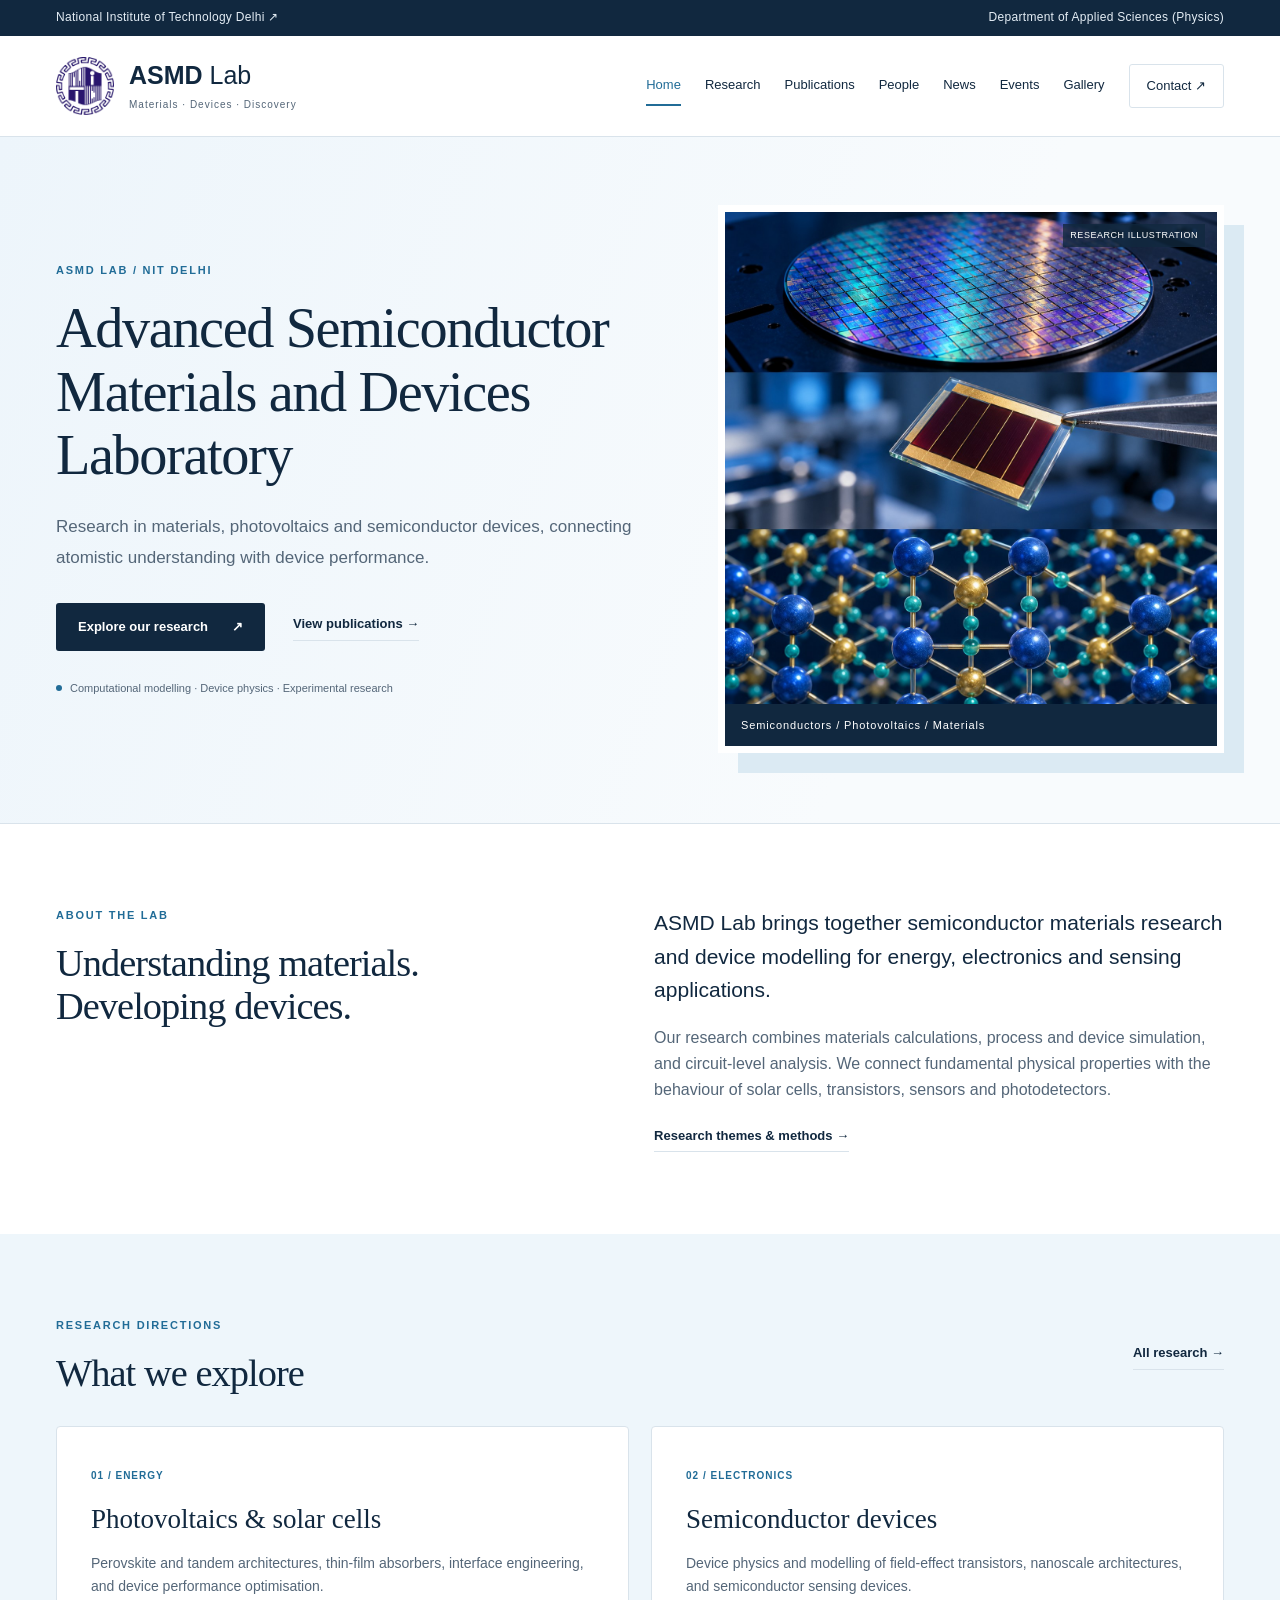
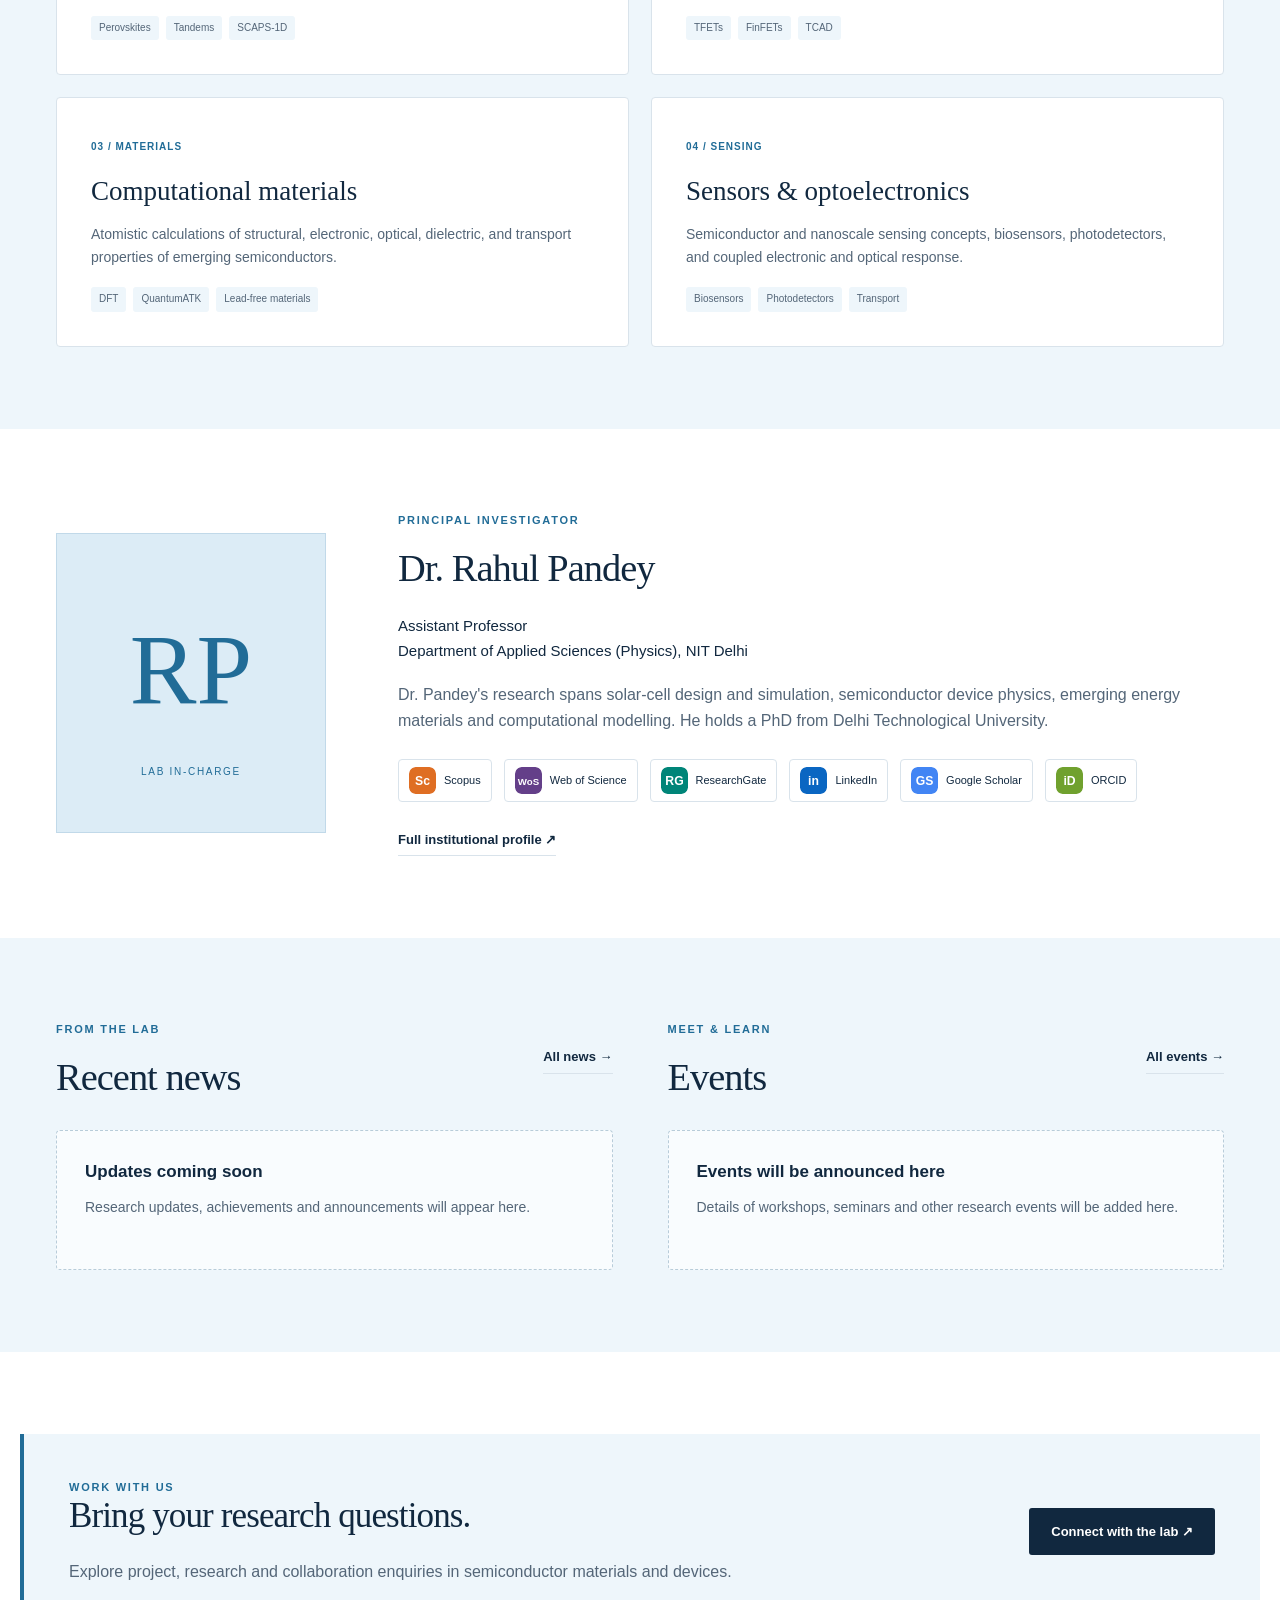
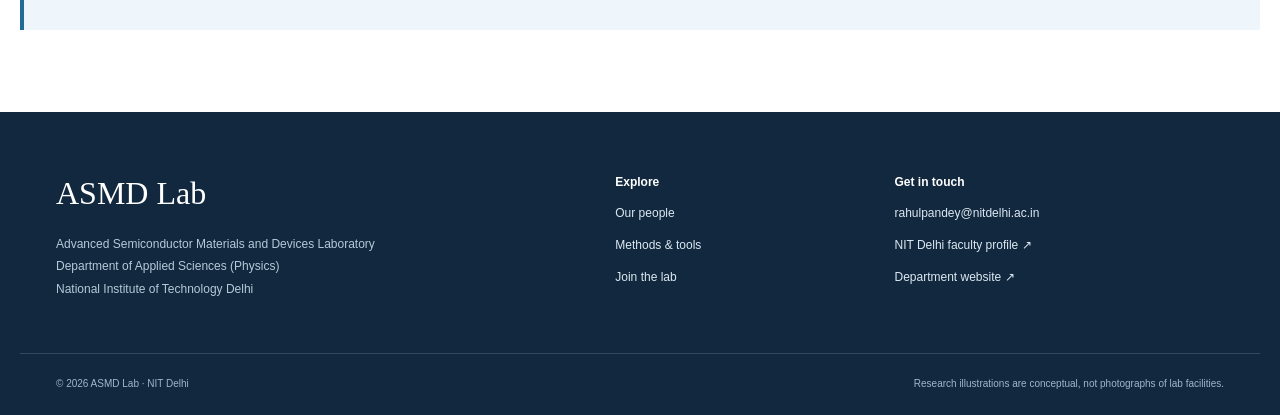
==== index.html @ 26f454e3 "Add ASMD Lab website as a private draft without publishing" ====
<!doctype html><html lang="en"><head><meta charset="utf-8"><meta name="viewport" content="width=device-width,initial-scale=1"><meta name="description" content="ASMD Lab at NIT Delhi: semiconductor materials, photovoltaic devices, research publications and people. Led by Dr. Rahul Pandey."><meta name="theme-color" content="#11283f"><title>Home | ASMD Lab · NIT Delhi</title><link rel="icon" type="image/png" href="assets/nit-delhi-logo.png"><link rel="stylesheet" href="styles.css"><script defer src="content.js"></script><script defer src="app.js"></script></head><body><a class="skip" href="#main">Skip to content</a><div class="institution"><div class="wrap"><a href="https://nitdelhi.ac.in/" target="_blank" rel="noopener noreferrer">National Institute of Technology Delhi ↗</a><span>Department of Applied Sciences (Physics)</span></div></div><header><div class="wrap nav"><a class="brand" href="index.html"><img src="assets/nit-delhi-logo.png" alt="NIT Delhi emblem"><span>ASMD<span class="brand-light"> Lab</span><small>Materials · Devices · Discovery</small></span></a><button class="menu-toggle" aria-expanded="false" aria-controls="main-nav">Menu <span aria-hidden="true">☰</span></button><nav id="main-nav" aria-label="Main navigation"><a href="index.html" aria-current="page">Home</a><a href="research.html">Research</a><a href="publications.html">Publications</a><a href="people.html">People</a><a href="news.html">News</a><a href="events.html">Events</a><a href="gallery.html">Gallery</a><a class="nav-contact" href="contact.html">Contact ↗</a></nav></div></header><main id="main"><section class="hero"><div class="wrap hero-grid"><div><p class="eyebrow">ASMD LAB / NIT DELHI</p><h1>Advanced Semiconductor Materials and Devices Laboratory</h1><p class="lead">Research in materials, photovoltaics and semiconductor devices, connecting atomistic understanding with device performance.</p><div class="actions"><a class="button" href="research.html">Explore our research <span>↗</span></a><a class="text-link" href="publications.html">View publications →</a></div><div class="hero-note"><span class="dot"></span>Computational modelling · Device physics · Experimental research</div></div><figure class="hero-image"><img src="assets/research-illustrations.jpg" alt="Conceptual images of a silicon wafer, thin-film solar cell and atomic lattice" width="1254" height="1254"><figcaption>Semiconductors / Photovoltaics / Materials</figcaption><span class="image-label">RESEARCH ILLUSTRATION</span></figure></div></section><section class="section"><div class="wrap about-grid"><div><p class="eyebrow">ABOUT THE LAB</p><h2>Understanding materials.<br>Developing devices.</h2></div><div><p class="large-text">ASMD Lab brings together semiconductor materials research and device modelling for energy, electronics and sensing applications.</p><p>Our research combines materials calculations, process and device simulation, and circuit-level analysis. We connect fundamental physical properties with the behaviour of solar cells, transistors, sensors and photodetectors.</p><a class="text-link" href="research.html">Research themes & methods →</a></div></div></section><section class="section pale"><div class="wrap"><div class="section-head"><div><p class="eyebrow">RESEARCH DIRECTIONS</p><h2>What we explore</h2></div><a class="text-link" href="research.html">All research →</a></div><div class="research-grid"><article><span class="num">01 / ENERGY</span><h3>Photovoltaics & solar cells</h3><p>Perovskite and tandem architectures, thin-film absorbers, interface engineering, and device performance optimisation.</p><div class="tags"><span>Perovskites</span><span>Tandems</span><span>SCAPS-1D</span></div></article><article><span class="num">02 / ELECTRONICS</span><h3>Semiconductor devices</h3><p>Device physics and modelling of field-effect transistors, nanoscale architectures, and semiconductor sensing devices.</p><div class="tags"><span>TFETs</span><span>FinFETs</span><span>TCAD</span></div></article><article><span class="num">03 / MATERIALS</span><h3>Computational materials</h3><p>Atomistic calculations of structural, electronic, optical, dielectric, and transport properties of emerging semiconductors.</p><div class="tags"><span>DFT</span><span>QuantumATK</span><span>Lead-free materials</span></div></article><article><span class="num">04 / SENSING</span><h3>Sensors & optoelectronics</h3><p>Semiconductor and nanoscale sensing concepts, biosensors, photodetectors, and coupled electronic and optical response.</p><div class="tags"><span>Biosensors</span><span>Photodetectors</span><span>Transport</span></div></article></div></div></section><section class="section"><div class="wrap pi-grid"><div class="pi-monogram" aria-hidden="true">RP<span>LAB IN-CHARGE</span></div><div><p class="eyebrow">PRINCIPAL INVESTIGATOR</p><h2>Dr. Rahul Pandey</h2><p class="pi-role">Assistant Professor<br>Department of Applied Sciences (Physics), NIT Delhi</p><p>Dr. Pandey's research spans solar-cell design and simulation, semiconductor device physics, emerging energy materials and computational modelling. He holds a PhD from Delhi Technological University.</p><div class="profiles" data-profiles></div><a class="text-link" href="https://faculty.nitdelhi.ac.in/RahulPandey/profile" target="_blank" rel="noopener noreferrer">Full institutional profile ↗</a></div></div></section><section class="section pale"><div class="wrap two-col"><div><div class="section-head"><div><p class="eyebrow">FROM THE LAB</p><h2>Recent news</h2></div><a class="text-link" href="news.html">All news →</a></div><div data-home-news></div></div><div><div class="section-head"><div><p class="eyebrow">MEET & LEARN</p><h2>Events</h2></div><a class="text-link" href="events.html">All events →</a></div><div data-home-events></div></div></div></section><section class="section"><div class="wrap join-banner"><div><p class="eyebrow">WORK WITH US</p><h2>Bring your research questions.</h2><p>Explore project, research and collaboration enquiries in semiconductor materials and devices.</p></div><a class="button" href="contact.html#join">Connect with the lab ↗</a></div></section></main><footer><div class="wrap foot-grid"><div><a class="foot-brand" href="index.html">ASMD Lab</a><p>Advanced Semiconductor Materials and Devices Laboratory<br>Department of Applied Sciences (Physics)<br>National Institute of Technology Delhi</p></div><div><h3>Explore</h3><a href="people.html">Our people</a><a href="research.html#methods">Methods & tools</a><a href="contact.html#join">Join the lab</a></div><div><h3>Get in touch</h3><a href="mailto:rahulpandey@nitdelhi.ac.in">rahulpandey@nitdelhi.ac.in</a><a href="https://faculty.nitdelhi.ac.in/RahulPandey/profile" target="_blank" rel="noopener noreferrer">NIT Delhi faculty profile ↗</a><a href="https://ashm.nitdelhi.ac.in/" target="_blank" rel="noopener noreferrer">Department website ↗</a></div></div><div class="wrap foot-bottom"><span>© 2026 ASMD Lab · NIT Delhi</span><span>Research illustrations are conceptual, not photographs of lab facilities.</span></div></footer><button class="back-top" aria-label="Back to top" hidden>↑</button></body></html>
---- styles.css ----
:root{--ink:#11283f;--muted:#546678;--accent:#216c97;--line:#d9e3eb;--pale:#eef6fb;--serif:Georgia,'Times New Roman',serif;--sans:Arial,Helvetica,sans-serif}*{box-sizing:border-box}html{scroll-behavior:smooth;scroll-padding-top:110px}body{margin:0;font-family:var(--sans);color:var(--ink);background:#fff;line-height:1.65}a{color:inherit;text-decoration:none}a:hover{color:var(--accent)}button,input,select{font:inherit}button,a,input,select{touch-action:manipulation}button{cursor:pointer}button:disabled{cursor:default;opacity:.5}a:focus-visible,button:focus-visible,input:focus-visible,select:focus-visible{outline:3px solid #d88927;outline-offset:4px}.wrap{max-width:1240px;margin:auto;padding:0 36px}.institution{background:var(--ink);color:#e4edf5;font-size:12px;letter-spacing:.025em}.institution .wrap{display:flex;justify-content:space-between;padding-top:8px;padding-bottom:8px}.institution a:hover{color:white;text-decoration:underline}header{position:sticky;top:0;z-index:10;background:rgba(255,255,255,.97);border-bottom:1px solid var(--line)}.nav{display:flex;align-items:center;justify-content:space-between;min-height:100px;gap:25px}.brand{display:flex;align-items:center;gap:15px;white-space:nowrap;font-size:25px;font-weight:700;line-height:1.1}.brand img{width:58px;height:58px;object-fit:contain}.brand-light{font-weight:400}.brand small{display:block;margin-top:9px;font-size:10px;letter-spacing:.1em;font-weight:400;color:var(--muted)}nav{display:flex;align-items:center;gap:24px;font-size:13px}nav a{padding:8px 0;border-bottom:2px solid transparent}nav a[aria-current]{border-bottom-color:var(--accent);color:var(--accent)}nav .nav-contact{padding:10px 17px;border:1px solid var(--line);border-radius:3px}.menu-toggle{display:none}.hero{background:linear-gradient(110deg,#edf5fb 0%,#f8fbfd 70%);border-bottom:1px solid var(--line)}.hero-grid{display:grid;grid-template-columns:1.18fr 1fr;align-items:center;gap:65px;padding-top:68px;padding-bottom:70px}.eyebrow{font-size:11px;font-weight:700;letter-spacing:.16em;margin:0 0 18px;color:var(--accent)}h1,h2{font-family:var(--serif);font-weight:400;letter-spacing:-.025em;line-height:1.13;margin:0 0 24px}h1{font-size:clamp(37px,4.4vw,59px)}h2{font-size:clamp(30px,3vw,41px)}h3{font-size:20px;line-height:1.35;margin:14px 0}p{margin:0 0 18px;color:var(--muted)}.lead{font-size:18px;line-height:1.8;max-width:720px}.hero .lead{font-size:17px}.actions{display:flex;align-items:center;flex-wrap:wrap;gap:28px;margin-top:30px}.button{display:inline-flex;gap:24px;align-items:center;background:var(--ink);color:white;padding:13px 22px;border-radius:3px;font-size:13px;font-weight:700}.button:hover{background:var(--accent);color:white}.text-link{font-size:13px;font-weight:700;display:inline-block;border-bottom:1px solid var(--line);padding-bottom:5px}.hero-note{margin-top:28px;font-size:11px;color:var(--muted);display:flex;align-items:center;gap:8px}.dot{width:6px;height:6px;border-radius:50%;background:var(--accent);flex:none}.hero-image{margin:0;position:relative;background:var(--ink);box-shadow:20px 20px 0 #dbeaf3;border:7px solid white}.hero-image img{display:block;width:100%;height:auto}.hero-image figcaption{padding:12px 16px;color:white;font-size:11px;letter-spacing:.08em}.image-label{position:absolute;top:12px;right:12px;font-size:9px;background:rgba(17,40,63,.8);color:white;padding:4px 7px;letter-spacing:.06em}.section{padding:82px 0}.section.compact{padding-top:42px}.pale{background:var(--pale)}.about-grid{display:grid;grid-template-columns:1fr 1.1fr;gap:80px}.large-text{font-size:21px;color:var(--ink);line-height:1.6}.section-head{display:flex;align-items:center;justify-content:space-between;gap:20px;margin-bottom:30px}.section-head h2{margin-bottom:0}.research-grid{display:grid;grid-template-columns:repeat(2,1fr);gap:22px}.research-grid article{padding:34px;background:white;border:1px solid var(--line);border-radius:4px}.num{font-size:10px;font-weight:bold;letter-spacing:.1em;color:var(--accent)}.research-grid h3{font-family:var(--serif);font-weight:400;font-size:27px}.research-grid p{font-size:14px}.tags{display:flex;flex-wrap:wrap;gap:7px}.tags span{font-size:10px;background:var(--pale);padding:4px 8px;color:var(--muted);border-radius:3px}.pi-grid{display:grid;grid-template-columns:270px 1fr;gap:72px;align-items:center}.pi-monogram{height:300px;background:#dcecf6;display:flex;flex-direction:column;align-items:center;justify-content:center;position:relative;font-family:var(--serif);font-size:100px;color:var(--accent);border:1px solid #c1d9e9}.pi-monogram span{font-family:var(--sans);font-size:10px;letter-spacing:.17em;margin-top:12px}.pi-role{color:var(--ink);font-size:15px}.profiles{display:flex;gap:12px;flex-wrap:wrap;margin:24px 0}.profile{display:inline-flex;align-items:center;gap:8px;padding:7px 10px;border:1px solid var(--line);border-radius:4px;background:white;font-size:11px}.profile:hover{border-color:var(--accent);background:var(--pale)}.profile img{width:27px;height:27px;border-radius:6px}.two-col{display:grid;grid-template-columns:repeat(2,1fr);gap:55px}.empty{padding:30px 28px;border:1px dashed #b8ccd9;background:#f9fcfe;border-radius:4px;min-height:140px}.empty h3{font-size:17px;margin:0 0 12px}.empty p{margin:0;font-size:14px}.join-banner{background:var(--pale);padding:44px 45px;display:flex;align-items:center;justify-content:space-between;gap:36px;border-left:4px solid var(--accent)}.join-banner h2{font-size:35px}.join-banner p{margin-bottom:0}.join-banner .button{flex:none}.page-intro{padding:65px 0 50px;background:var(--pale);border-bottom:1px solid var(--line)}.page-intro h1{font-size:52px}.page-intro p:last-child{margin-bottom:0}.filters{display:grid;grid-template-columns:1fr 150px 200px;gap:18px;align-items:end}.filters label,.member-controls label{font-size:12px;font-weight:700;display:grid;gap:7px}input,select{width:100%;border:1px solid #b9cbd8;border-radius:3px;padding:12px 14px;background:white;color:var(--ink);font-size:14px}.result-row{display:flex;justify-content:space-between;align-items:center;margin:24px 0;gap:20px}.result-row p{font-size:13px;margin:0}.outline{padding:9px 15px;background:white;border:1px solid #b9cbd8;border-radius:3px;font-size:12px;color:var(--ink)}.scope-note{padding:30px;background:var(--pale);margin-top:40px;font-size:14px}.scope-note strong{display:block;margin-bottom:10px}.scope-note .profiles{margin-bottom:0}.publication{display:grid;grid-template-columns:65px 1fr;gap:22px;padding:25px 0;border-top:1px solid var(--line)}.pub-year{font-family:var(--serif);font-size:23px;color:var(--accent)}.publication h3{font-family:var(--serif);font-size:23px;margin:0 0 10px}.publication p{font-size:13px;margin:0 0 8px}.publication .pub-actions{display:flex;gap:14px;margin-top:13px;align-items:center}.pub-actions a{font-size:12px;font-weight:700}.citation-copy{font-size:11px;background:white;border:1px solid var(--line);padding:5px 8px;border-radius:3px}.member-controls{display:flex;justify-content:space-between;align-items:center;margin:36px 0;gap:25px}.member-controls select{min-width:190px}.tabs{display:flex;flex-wrap:wrap;gap:8px;margin-bottom:30px}.member-controls .tabs{margin:0}.tabs button{background:white;border:1px solid var(--line);border-radius:4px;padding:9px 18px;font-size:13px;color:var(--ink)}.tabs button[aria-pressed=true]{background:var(--ink);border-color:var(--ink);color:white}.pi-card{display:flex;align-items:center;gap:30px;padding:30px;background:var(--pale);border:1px solid var(--line)}.pi-card h2{font-size:32px;margin:10px 0 12px}.pi-card p{font-size:14px;margin-bottom:10px}.pi-card a{font-size:13px}.pi-small{width:120px;height:140px;display:grid;place-items:center;background:#d2e6f3;font-family:var(--serif);font-size:56px;color:var(--accent);flex:none}.member-group{margin:35px 0}.member-group h2{font-size:29px}.people-grid{display:grid;grid-template-columns:repeat(3,1fr);gap:22px}.person-card{padding:25px;border:1px solid var(--line)}.person-card img{width:90px;height:90px;object-fit:cover;border-radius:50%}.person-card h3{font-size:19px}.person-card p{font-size:13px;margin-bottom:7px}.person-initials{width:70px;height:70px;background:var(--pale);display:grid;place-items:center;font-family:var(--serif);font-size:27px}.callout{margin-top:40px;padding:32px;background:var(--pale);border-left:3px solid var(--accent)}.callout p{max-width:720px}.callout h3{margin-top:0}.methods,.opportunities{display:grid;grid-template-columns:repeat(3,1fr);gap:35px;margin:35px 0}.methods article{border-top:2px solid #b7d1e3;padding-top:22px}.methods span{color:var(--accent);font-family:var(--serif);font-size:28px}.methods p,.methods strong,.opportunities p{font-size:14px}.methods strong{font-weight:400;color:var(--ink)}.opportunities article{padding:27px;background:white;border:1px solid var(--line)}.opportunities h3{margin-top:0}.opportunities a{font-size:12px;font-weight:bold}.update{display:grid;grid-template-columns:100px 1fr;gap:27px;border-top:1px solid var(--line);padding:28px 0}.update time{font-size:12px;color:var(--accent)}.update h3{margin-top:0;font-family:var(--serif);font-weight:400;font-size:25px}.update p{font-size:14px}.update img{max-width:400px;width:100%;height:auto}.gallery-grid{display:grid;grid-template-columns:repeat(3,1fr);gap:24px}.gallery-card{border:1px solid var(--line);padding:0;background:white;text-align:left;width:100%;display:block;color:var(--ink)}.gallery-card img{width:100%;aspect-ratio:4/3;object-fit:cover;display:block}.gallery-card span{padding:16px;display:block}.research-visuals{margin-top:65px}.visual-grid{display:grid;grid-template-columns:repeat(3,1fr);gap:22px;margin-top:26px}.visual-grid figure{margin:0}.visual{aspect-ratio:3/1;background-image:url('assets/research-illustrations.jpg');background-size:100% auto;border:1px solid var(--line)}.wafer{background-position:center top}.solar{background-position:center center}.atoms{background-position:center bottom}.visual-grid figcaption{font-size:13px;color:var(--muted);margin-top:9px}.contact-card{padding:33px;background:var(--pale);border:1px solid var(--line)}.contact-card h2{font-size:35px}.contact-card p{font-size:14px}.contact-card .button{margin:10px 0 18px}.contact-card .profiles{margin-bottom:0}footer{background:var(--ink);color:#dce8f1;padding:55px 0 0;font-size:12px}.foot-grid{display:grid;grid-template-columns:1.5fr .65fr 1fr;gap:65px}.foot-brand{font-family:var(--serif);font-size:32px;color:white}.foot-grid p{color:#b7c9d9;margin-top:13px;font-size:12px;line-height:1.9}.foot-grid h3{font-size:12px;margin-top:7px;color:white}.foot-grid div>a:not(.foot-brand){display:block;margin:12px 0}footer a:hover{color:white;text-decoration:underline}.foot-bottom{border-top:1px solid #30495f;margin-top:34px;padding-top:22px;padding-bottom:23px;display:flex;justify-content:space-between;gap:20px;color:#9fb7ca;font-size:10px}.skip{position:fixed;left:15px;top:-80px;z-index:100;background:white;padding:10px;border:2px solid var(--accent)}.skip:focus{top:10px}.back-top{position:fixed;bottom:24px;right:24px;z-index:8;background:var(--ink);color:white;border:1px solid #809cb2;border-radius:50%;width:43px;height:43px;font-size:20px}dialog{padding:24px;border:0;border-radius:5px;max-width:min(92vw,1100px);max-height:90vh;background:#fff}dialog::backdrop{background:rgba(8,22,34,.85)}dialog img{max-width:100%;max-height:70vh;display:block;margin:auto}dialog p{margin:14px 0 0}dialog .close{display:block;margin-left:auto;margin-bottom:12px;font-size:27px;background:white;border:0;color:var(--ink)}@media(max-width:1080px){.wrap{padding-left:25px;padding-right:25px}nav{gap:14px;font-size:12px}.brand{font-size:22px}.brand img{width:48px;height:48px}.hero-grid{gap:36px}.hero h1{font-size:43px}.hero-note{font-size:10px}.pi-grid{gap:40px}}@media(max-width:860px){.institution .wrap span{display:none}.nav{min-height:85px;position:relative}.menu-toggle{display:flex;gap:12px;background:white;border:1px solid var(--line);padding:7px 12px;border-radius:4px;color:var(--ink);font-size:13px}nav{display:none;position:absolute;left:0;right:0;top:85px;padding:20px 25px;background:white;border-bottom:1px solid var(--line);flex-direction:column;align-items:stretch;gap:3px}nav.open{display:flex}.hero-grid{grid-template-columns:1fr;gap:40px}.hero-image{max-width:470px;margin:auto;width:100%}.hero h1{font-size:48px}.about-grid{gap:35px}.pi-grid{grid-template-columns:180px 1fr;gap:30px}.pi-monogram{height:230px;font-size:70px}.filters{grid-template-columns:1fr 1fr}.search-label{grid-column:1/-1}.methods,.opportunities{grid-template-columns:1fr;gap:20px}.methods article{padding-top:18px}.two-col{gap:25px}.join-banner{display:block}.join-banner .button{margin-top:25px}.foot-grid{gap:25px}.people-grid{grid-template-columns:repeat(2,1fr)}}@media(max-width:600px){.wrap{padding-left:20px;padding-right:20px}.institution{font-size:10px}.brand{font-size:21px}.brand small{font-size:9px}.hero-grid{padding-top:42px;padding-bottom:50px}.hero h1{font-size:37px}.hero .lead{font-size:16px}.hero-note{align-items:flex-start;line-height:1.7}.hero-note .dot{margin-top:6px}.hero-image{box-shadow:9px 9px 0 #dbeaf3}.section{padding:52px 0}.about-grid,.research-grid,.pi-grid,.two-col,.foot-grid{grid-template-columns:1fr}.about-grid{gap:10px}.research-grid article{padding:24px}.section-head{align-items:flex-start}.section-head h2{font-size:29px}.section-head .text-link{white-space:nowrap;font-size:11px}.pi-grid{gap:25px}.pi-monogram{width:180px;height:180px}.profiles{gap:8px}.profile{font-size:10px;padding:6px}.profile img{width:23px;height:23px}.page-intro{padding:43px 0 35px}.page-intro h1{font-size:38px}.lead{font-size:16px}.result-row{align-items:flex-start}.empty{padding:24px}.filters{gap:12px}.pi-card{align-items:flex-start;gap:16px;padding:20px}.pi-small{width:65px;height:75px;font-size:32px}.pi-card h2{font-size:27px}.pi-card p{font-size:12px}.member-controls{flex-direction:column;align-items:stretch;gap:16px}.member-controls select{min-width:0}.people-grid,.gallery-grid,.visual-grid{grid-template-columns:1fr}.visual-grid{gap:25px}.publication{grid-template-columns:1fr;gap:6px}.update{grid-template-columns:1fr;gap:10px}.foot-bottom{flex-direction:column;gap:10px}.join-banner{padding:30px}.join-banner h2{font-size:30px}.contact-card{padding:24px}.tabs button{font-size:12px;padding:8px 12px}.scope-note{padding:23px}}@media(prefers-reduced-motion:reduce){html{scroll-behavior:auto}}@media print{header{position:static}.menu-toggle,.back-top,.filters,.tabs,.button{display:none}.section{padding:25px 0}.hero-image{box-shadow:none}a{color:var(--ink)}footer{background:white;color:var(--ink)}footer p{color:var(--ink)}}
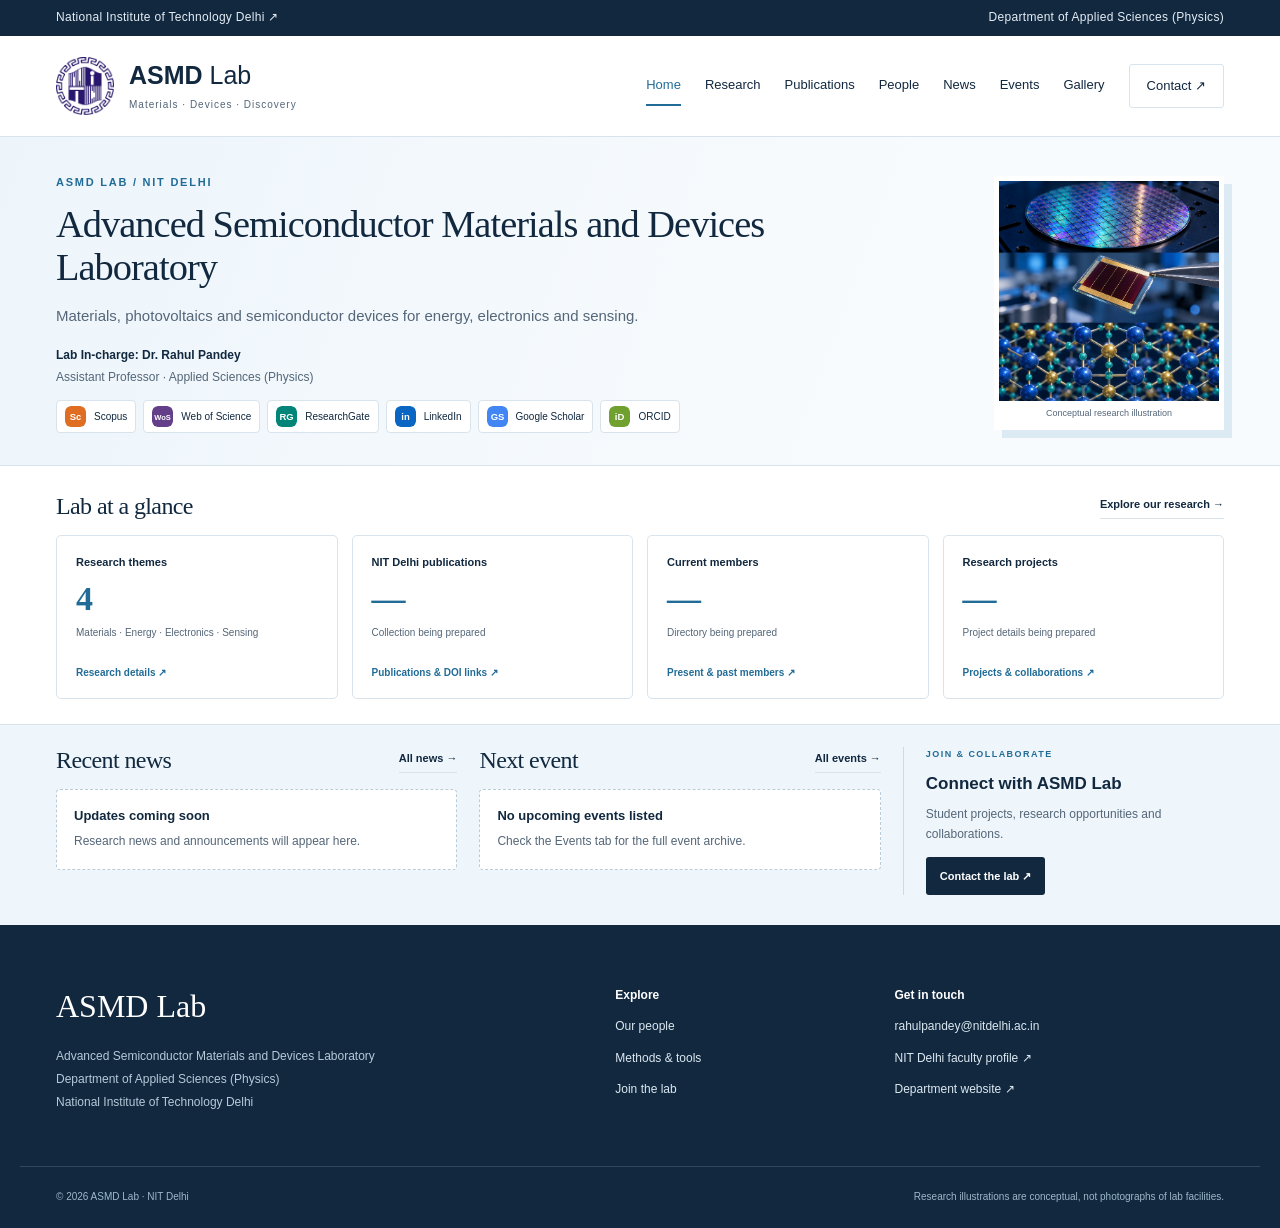
==== commit 8516688d: "Shorten homepage with linked dashboard and focused news and event summaries" ====
--- a/index.html
+++ b/index.html
@@ -1 +1 @@
-<!doctype html><html lang="en"><head><meta charset="utf-8"><meta name="viewport" content="width=device-width,initial-scale=1"><meta name="description" content="ASMD Lab at NIT Delhi: semiconductor materials, photovoltaic devices, research publications and people. Led by Dr. Rahul Pandey."><meta name="theme-color" content="#11283f"><title>Home | ASMD Lab · NIT Delhi</title><link rel="icon" type="image/png" href="assets/nit-delhi-logo.png"><link rel="stylesheet" href="styles.css"><script defer src="content.js"></script><script defer src="app.js"></script></head><body><a class="skip" href="#main">Skip to content</a><div class="institution"><div class="wrap"><a href="https://nitdelhi.ac.in/" target="_blank" rel="noopener noreferrer">National Institute of Technology Delhi ↗</a><span>Department of Applied Sciences (Physics)</span></div></div><header><div class="wrap nav"><a class="brand" href="index.html"><img src="assets/nit-delhi-logo.png" alt="NIT Delhi emblem"><span>ASMD<span class="brand-light"> Lab</span><small>Materials · Devices · Discovery</small></span></a><button class="menu-toggle" aria-expanded="false" aria-controls="main-nav">Menu <span aria-hidden="true">☰</span></button><nav id="main-nav" aria-label="Main navigation"><a href="index.html" aria-current="page">Home</a><a href="research.html">Research</a><a href="publications.html">Publications</a><a href="people.html">People</a><a href="news.html">News</a><a href="events.html">Events</a><a href="gallery.html">Gallery</a><a class="nav-contact" href="contact.html">Contact ↗</a></nav></div></header><main id="main"><section class="hero"><div class="wrap hero-grid"><div><p class="eyebrow">ASMD LAB / NIT DELHI</p><h1>Advanced Semiconductor Materials and Devices Laboratory</h1><p class="lead">Research in materials, photovoltaics and semiconductor devices, connecting atomistic understanding with device performance.</p><div class="actions"><a class="button" href="research.html">Explore our research <span>↗</span></a><a class="text-link" href="publications.html">View publications →</a></div><div class="hero-note"><span class="dot"></span>Computational modelling · Device physics · Experimental research</div></div><figure class="hero-image"><img src="assets/research-illustrations.jpg" alt="Conceptual images of a silicon wafer, thin-film solar cell and atomic lattice" width="1254" height="1254"><figcaption>Semiconductors / Photovoltaics / Materials</figcaption><span class="image-label">RESEARCH ILLUSTRATION</span></figure></div></section><section class="section"><div class="wrap about-grid"><div><p class="eyebrow">ABOUT THE LAB</p><h2>Understanding materials.<br>Developing devices.</h2></div><div><p class="large-text">ASMD Lab brings together semiconductor materials research and device modelling for energy, electronics and sensing applications.</p><p>Our research combines materials calculations, process and device simulation, and circuit-level analysis. We connect fundamental physical properties with the behaviour of solar cells, transistors, sensors and photodetectors.</p><a class="text-link" href="research.html">Research themes & methods →</a></div></div></section><section class="section pale"><div class="wrap"><div class="section-head"><div><p class="eyebrow">RESEARCH DIRECTIONS</p><h2>What we explore</h2></div><a class="text-link" href="research.html">All research →</a></div><div class="research-grid"><article><span class="num">01 / ENERGY</span><h3>Photovoltaics & solar cells</h3><p>Perovskite and tandem architectures, thin-film absorbers, interface engineering, and device performance optimisation.</p><div class="tags"><span>Perovskites</span><span>Tandems</span><span>SCAPS-1D</span></div></article><article><span class="num">02 / ELECTRONICS</span><h3>Semiconductor devices</h3><p>Device physics and modelling of field-effect transistors, nanoscale architectures, and semiconductor sensing devices.</p><div class="tags"><span>TFETs</span><span>FinFETs</span><span>TCAD</span></div></article><article><span class="num">03 / MATERIALS</span><h3>Computational materials</h3><p>Atomistic calculations of structural, electronic, optical, dielectric, and transport properties of emerging semiconductors.</p><div class="tags"><span>DFT</span><span>QuantumATK</span><span>Lead-free materials</span></div></article><article><span class="num">04 / SENSING</span><h3>Sensors & optoelectronics</h3><p>Semiconductor and nanoscale sensing concepts, biosensors, photodetectors, and coupled electronic and optical response.</p><div class="tags"><span>Biosensors</span><span>Photodetectors</span><span>Transport</span></div></article></div></div></section><section class="section"><div class="wrap pi-grid"><div class="pi-monogram" aria-hidden="true">RP<span>LAB IN-CHARGE</span></div><div><p class="eyebrow">PRINCIPAL INVESTIGATOR</p><h2>Dr. Rahul Pandey</h2><p class="pi-role">Assistant Professor<br>Department of Applied Sciences (Physics), NIT Delhi</p><p>Dr. Pandey's research spans solar-cell design and simulation, semiconductor device physics, emerging energy materials and computational modelling. He holds a PhD from Delhi Technological University.</p><div class="profiles" data-profiles></div><a class="text-link" href="https://faculty.nitdelhi.ac.in/RahulPandey/profile" target="_blank" rel="noopener noreferrer">Full institutional profile ↗</a></div></div></section><section class="section pale"><div class="wrap two-col"><div><div class="section-head"><div><p class="eyebrow">FROM THE LAB</p><h2>Recent news</h2></div><a class="text-link" href="news.html">All news →</a></div><div data-home-news></div></div><div><div class="section-head"><div><p class="eyebrow">MEET & LEARN</p><h2>Events</h2></div><a class="text-link" href="events.html">All events →</a></div><div data-home-events></div></div></div></section><section class="section"><div class="wrap join-banner"><div><p class="eyebrow">WORK WITH US</p><h2>Bring your research questions.</h2><p>Explore project, research and collaboration enquiries in semiconductor materials and devices.</p></div><a class="button" href="contact.html#join">Connect with the lab ↗</a></div></section></main><footer><div class="wrap foot-grid"><div><a class="foot-brand" href="index.html">ASMD Lab</a><p>Advanced Semiconductor Materials and Devices Laboratory<br>Department of Applied Sciences (Physics)<br>National Institute of Technology Delhi</p></div><div><h3>Explore</h3><a href="people.html">Our people</a><a href="research.html#methods">Methods & tools</a><a href="contact.html#join">Join the lab</a></div><div><h3>Get in touch</h3><a href="mailto:rahulpandey@nitdelhi.ac.in">rahulpandey@nitdelhi.ac.in</a><a href="https://faculty.nitdelhi.ac.in/RahulPandey/profile" target="_blank" rel="noopener noreferrer">NIT Delhi faculty profile ↗</a><a href="https://ashm.nitdelhi.ac.in/" target="_blank" rel="noopener noreferrer">Department website ↗</a></div></div><div class="wrap foot-bottom"><span>© 2026 ASMD Lab · NIT Delhi</span><span>Research illustrations are conceptual, not photographs of lab facilities.</span></div></footer><button class="back-top" aria-label="Back to top" hidden>↑</button></body></html>+<!doctype html><html lang="en"><head><meta charset="utf-8"><meta name="viewport" content="width=device-width,initial-scale=1"><meta name="description" content="ASMD Lab at NIT Delhi: semiconductor materials, photovoltaic devices, research publications and people. Led by Dr. Rahul Pandey."><meta name="theme-color" content="#11283f"><title>Home | ASMD Lab · NIT Delhi</title><link rel="icon" type="image/png" href="assets/nit-delhi-logo.png"><link rel="stylesheet" href="styles.css"><script defer src="content.js"></script><script defer src="app.js"></script></head><body><a class="skip" href="#main">Skip to content</a><div class="institution"><div class="wrap"><a href="https://nitdelhi.ac.in/" target="_blank" rel="noopener noreferrer">National Institute of Technology Delhi ↗</a><span>Department of Applied Sciences (Physics)</span></div></div><header><div class="wrap nav"><a class="brand" href="index.html"><img src="assets/nit-delhi-logo.png" alt="NIT Delhi emblem"><span>ASMD<span class="brand-light"> Lab</span><small>Materials · Devices · Discovery</small></span></a><button class="menu-toggle" aria-expanded="false" aria-controls="main-nav">Menu <span aria-hidden="true">☰</span></button><nav id="main-nav" aria-label="Main navigation"><a href="index.html" aria-current="page">Home</a><a href="research.html">Research</a><a href="publications.html">Publications</a><a href="people.html">People</a><a href="news.html">News</a><a href="events.html">Events</a><a href="gallery.html">Gallery</a><a class="nav-contact" href="contact.html">Contact ↗</a></nav></div></header><main id="main"><section class="hero home-hero"><div class="wrap home-intro"><div><p class="eyebrow">ASMD LAB / NIT DELHI</p><h1>Advanced Semiconductor Materials and Devices Laboratory</h1><p class="lead">Materials, photovoltaics and semiconductor devices for energy, electronics and sensing.</p><div class="home-pi"><strong>Lab In-charge: Dr. Rahul Pandey</strong><span>Assistant Professor · Applied Sciences (Physics)</span><div class="profiles compact-profiles" data-profiles></div></div></div><figure class="home-art"><img src="assets/research-illustrations.jpg" alt="Conceptual semiconductor wafer, solar cell and atomic lattice" width="1254" height="1254"><figcaption>Conceptual research illustration</figcaption></figure></div></section><section class="home-dashboard"><div class="wrap"><div class="home-heading"><h2>Lab at a glance</h2><a class="text-link" href="research.html">Explore our research →</a></div><div class="dashboard-grid"><a class="dashboard-card" href="research.html"><span class="dashboard-label">Research themes</span><strong>4</strong><span class="dashboard-note">Materials · Energy · Electronics · Sensing</span><span class="dashboard-action">Research details ↗</span></a><a class="dashboard-card" href="publications.html"><span class="dashboard-label">NIT Delhi publications</span><strong data-dashboard="publications">—</strong><span class="dashboard-note" data-dashboard-note="publications">Collection being prepared</span><span class="dashboard-action">Publications & DOI links ↗</span></a><a class="dashboard-card" href="people.html"><span class="dashboard-label">Current members</span><strong data-dashboard="members">—</strong><span class="dashboard-note" data-dashboard-note="members">Directory being prepared</span><span class="dashboard-action">Present & past members ↗</span></a><a class="dashboard-card" href="research.html#projects"><span class="dashboard-label">Research projects</span><strong data-dashboard="projects">—</strong><span class="dashboard-note" data-dashboard-note="projects">Project details being prepared</span><span class="dashboard-action">Projects & collaborations ↗</span></a></div></div></section><section class="home-updates"><div class="wrap home-update-grid"><article class="home-update-panel"><div class="home-heading"><h2>Recent news</h2><a class="text-link" href="news.html">All news →</a></div><div data-home-news></div></article><article class="home-update-panel"><div class="home-heading"><h2>Next event</h2><a class="text-link" href="events.html">All events →</a></div><div data-home-events></div></article><aside class="home-connect"><p class="eyebrow">JOIN & COLLABORATE</p><h3>Connect with ASMD Lab</h3><p>Student projects, research opportunities and collaborations.</p><a class="button" href="contact.html#join">Contact the lab ↗</a></aside></div></section></main><footer><div class="wrap foot-grid"><div><a class="foot-brand" href="index.html">ASMD Lab</a><p>Advanced Semiconductor Materials and Devices Laboratory<br>Department of Applied Sciences (Physics)<br>National Institute of Technology Delhi</p></div><div><h3>Explore</h3><a href="people.html">Our people</a><a href="research.html#methods">Methods & tools</a><a href="contact.html#join">Join the lab</a></div><div><h3>Get in touch</h3><a href="mailto:rahulpandey@nitdelhi.ac.in">rahulpandey@nitdelhi.ac.in</a><a href="https://faculty.nitdelhi.ac.in/RahulPandey/profile" target="_blank" rel="noopener noreferrer">NIT Delhi faculty profile ↗</a><a href="https://ashm.nitdelhi.ac.in/" target="_blank" rel="noopener noreferrer">Department website ↗</a></div></div><div class="wrap foot-bottom"><span>© 2026 ASMD Lab · NIT Delhi</span><span>Research illustrations are conceptual, not photographs of lab facilities.</span></div></footer><button class="back-top" aria-label="Back to top" hidden>↑</button></body></html>
--- a/styles.css
+++ b/styles.css
@@ -1 +1,7 @@
 :root{--ink:#11283f;--muted:#546678;--accent:#216c97;--line:#d9e3eb;--pale:#eef6fb;--serif:Georgia,'Times New Roman',serif;--sans:Arial,Helvetica,sans-serif}*{box-sizing:border-box}html{scroll-behavior:smooth;scroll-padding-top:110px}body{margin:0;font-family:var(--sans);color:var(--ink);background:#fff;line-height:1.65}a{color:inherit;text-decoration:none}a:hover{color:var(--accent)}button,input,select{font:inherit}button,a,input,select{touch-action:manipulation}button{cursor:pointer}button:disabled{cursor:default;opacity:.5}a:focus-visible,button:focus-visible,input:focus-visible,select:focus-visible{outline:3px solid #d88927;outline-offset:4px}.wrap{max-width:1240px;margin:auto;padding:0 36px}.institution{background:var(--ink);color:#e4edf5;font-size:12px;letter-spacing:.025em}.institution .wrap{display:flex;justify-content:space-between;padding-top:8px;padding-bottom:8px}.institution a:hover{color:white;text-decoration:underline}header{position:sticky;top:0;z-index:10;background:rgba(255,255,255,.97);border-bottom:1px solid var(--line)}.nav{display:flex;align-items:center;justify-content:space-between;min-height:100px;gap:25px}.brand{display:flex;align-items:center;gap:15px;white-space:nowrap;font-size:25px;font-weight:700;line-height:1.1}.brand img{width:58px;height:58px;object-fit:contain}.brand-light{font-weight:400}.brand small{display:block;margin-top:9px;font-size:10px;letter-spacing:.1em;font-weight:400;color:var(--muted)}nav{display:flex;align-items:center;gap:24px;font-size:13px}nav a{padding:8px 0;border-bottom:2px solid transparent}nav a[aria-current]{border-bottom-color:var(--accent);color:var(--accent)}nav .nav-contact{padding:10px 17px;border:1px solid var(--line);border-radius:3px}.menu-toggle{display:none}.hero{background:linear-gradient(110deg,#edf5fb 0%,#f8fbfd 70%);border-bottom:1px solid var(--line)}.hero-grid{display:grid;grid-template-columns:1.18fr 1fr;align-items:center;gap:65px;padding-top:68px;padding-bottom:70px}.eyebrow{font-size:11px;font-weight:700;letter-spacing:.16em;margin:0 0 18px;color:var(--accent)}h1,h2{font-family:var(--serif);font-weight:400;letter-spacing:-.025em;line-height:1.13;margin:0 0 24px}h1{font-size:clamp(37px,4.4vw,59px)}h2{font-size:clamp(30px,3vw,41px)}h3{font-size:20px;line-height:1.35;margin:14px 0}p{margin:0 0 18px;color:var(--muted)}.lead{font-size:18px;line-height:1.8;max-width:720px}.hero .lead{font-size:17px}.actions{display:flex;align-items:center;flex-wrap:wrap;gap:28px;margin-top:30px}.button{display:inline-flex;gap:24px;align-items:center;background:var(--ink);color:white;padding:13px 22px;border-radius:3px;font-size:13px;font-weight:700}.button:hover{background:var(--accent);color:white}.text-link{font-size:13px;font-weight:700;display:inline-block;border-bottom:1px solid var(--line);padding-bottom:5px}.hero-note{margin-top:28px;font-size:11px;color:var(--muted);display:flex;align-items:center;gap:8px}.dot{width:6px;height:6px;border-radius:50%;background:var(--accent);flex:none}.hero-image{margin:0;position:relative;background:var(--ink);box-shadow:20px 20px 0 #dbeaf3;border:7px solid white}.hero-image img{display:block;width:100%;height:auto}.hero-image figcaption{padding:12px 16px;color:white;font-size:11px;letter-spacing:.08em}.image-label{position:absolute;top:12px;right:12px;font-size:9px;background:rgba(17,40,63,.8);color:white;padding:4px 7px;letter-spacing:.06em}.section{padding:82px 0}.section.compact{padding-top:42px}.pale{background:var(--pale)}.about-grid{display:grid;grid-template-columns:1fr 1.1fr;gap:80px}.large-text{font-size:21px;color:var(--ink);line-height:1.6}.section-head{display:flex;align-items:center;justify-content:space-between;gap:20px;margin-bottom:30px}.section-head h2{margin-bottom:0}.research-grid{display:grid;grid-template-columns:repeat(2,1fr);gap:22px}.research-grid article{padding:34px;background:white;border:1px solid var(--line);border-radius:4px}.num{font-size:10px;font-weight:bold;letter-spacing:.1em;color:var(--accent)}.research-grid h3{font-family:var(--serif);font-weight:400;font-size:27px}.research-grid p{font-size:14px}.tags{display:flex;flex-wrap:wrap;gap:7px}.tags span{font-size:10px;background:var(--pale);padding:4px 8px;color:var(--muted);border-radius:3px}.pi-grid{display:grid;grid-template-columns:270px 1fr;gap:72px;align-items:center}.pi-monogram{height:300px;background:#dcecf6;display:flex;flex-direction:column;align-items:center;justify-content:center;position:relative;font-family:var(--serif);font-size:100px;color:var(--accent);border:1px solid #c1d9e9}.pi-monogram span{font-family:var(--sans);font-size:10px;letter-spacing:.17em;margin-top:12px}.pi-role{color:var(--ink);font-size:15px}.profiles{display:flex;gap:12px;flex-wrap:wrap;margin:24px 0}.profile{display:inline-flex;align-items:center;gap:8px;padding:7px 10px;border:1px solid var(--line);border-radius:4px;background:white;font-size:11px}.profile:hover{border-color:var(--accent);background:var(--pale)}.profile img{width:27px;height:27px;border-radius:6px}.two-col{display:grid;grid-template-columns:repeat(2,1fr);gap:55px}.empty{padding:30px 28px;border:1px dashed #b8ccd9;background:#f9fcfe;border-radius:4px;min-height:140px}.empty h3{font-size:17px;margin:0 0 12px}.empty p{margin:0;font-size:14px}.join-banner{background:var(--pale);padding:44px 45px;display:flex;align-items:center;justify-content:space-between;gap:36px;border-left:4px solid var(--accent)}.join-banner h2{font-size:35px}.join-banner p{margin-bottom:0}.join-banner .button{flex:none}.page-intro{padding:65px 0 50px;background:var(--pale);border-bottom:1px solid var(--line)}.page-intro h1{font-size:52px}.page-intro p:last-child{margin-bottom:0}.filters{display:grid;grid-template-columns:1fr 150px 200px;gap:18px;align-items:end}.filters label,.member-controls label{font-size:12px;font-weight:700;display:grid;gap:7px}input,select{width:100%;border:1px solid #b9cbd8;border-radius:3px;padding:12px 14px;background:white;color:var(--ink);font-size:14px}.result-row{display:flex;justify-content:space-between;align-items:center;margin:24px 0;gap:20px}.result-row p{font-size:13px;margin:0}.outline{padding:9px 15px;background:white;border:1px solid #b9cbd8;border-radius:3px;font-size:12px;color:var(--ink)}.scope-note{padding:30px;background:var(--pale);margin-top:40px;font-size:14px}.scope-note strong{display:block;margin-bottom:10px}.scope-note .profiles{margin-bottom:0}.publication{display:grid;grid-template-columns:65px 1fr;gap:22px;padding:25px 0;border-top:1px solid var(--line)}.pub-year{font-family:var(--serif);font-size:23px;color:var(--accent)}.publication h3{font-family:var(--serif);font-size:23px;margin:0 0 10px}.publication p{font-size:13px;margin:0 0 8px}.publication .pub-actions{display:flex;gap:14px;margin-top:13px;align-items:center}.pub-actions a{font-size:12px;font-weight:700}.citation-copy{font-size:11px;background:white;border:1px solid var(--line);padding:5px 8px;border-radius:3px}.member-controls{display:flex;justify-content:space-between;align-items:center;margin:36px 0;gap:25px}.member-controls select{min-width:190px}.tabs{display:flex;flex-wrap:wrap;gap:8px;margin-bottom:30px}.member-controls .tabs{margin:0}.tabs button{background:white;border:1px solid var(--line);border-radius:4px;padding:9px 18px;font-size:13px;color:var(--ink)}.tabs button[aria-pressed=true]{background:var(--ink);border-color:var(--ink);color:white}.pi-card{display:flex;align-items:center;gap:30px;padding:30px;background:var(--pale);border:1px solid var(--line)}.pi-card h2{font-size:32px;margin:10px 0 12px}.pi-card p{font-size:14px;margin-bottom:10px}.pi-card a{font-size:13px}.pi-small{width:120px;height:140px;display:grid;place-items:center;background:#d2e6f3;font-family:var(--serif);font-size:56px;color:var(--accent);flex:none}.member-group{margin:35px 0}.member-group h2{font-size:29px}.people-grid{display:grid;grid-template-columns:repeat(3,1fr);gap:22px}.person-card{padding:25px;border:1px solid var(--line)}.person-card img{width:90px;height:90px;object-fit:cover;border-radius:50%}.person-card h3{font-size:19px}.person-card p{font-size:13px;margin-bottom:7px}.person-initials{width:70px;height:70px;background:var(--pale);display:grid;place-items:center;font-family:var(--serif);font-size:27px}.callout{margin-top:40px;padding:32px;background:var(--pale);border-left:3px solid var(--accent)}.callout p{max-width:720px}.callout h3{margin-top:0}.methods,.opportunities{display:grid;grid-template-columns:repeat(3,1fr);gap:35px;margin:35px 0}.methods article{border-top:2px solid #b7d1e3;padding-top:22px}.methods span{color:var(--accent);font-family:var(--serif);font-size:28px}.methods p,.methods strong,.opportunities p{font-size:14px}.methods strong{font-weight:400;color:var(--ink)}.opportunities article{padding:27px;background:white;border:1px solid var(--line)}.opportunities h3{margin-top:0}.opportunities a{font-size:12px;font-weight:bold}.update{display:grid;grid-template-columns:100px 1fr;gap:27px;border-top:1px solid var(--line);padding:28px 0}.update time{font-size:12px;color:var(--accent)}.update h3{margin-top:0;font-family:var(--serif);font-weight:400;font-size:25px}.update p{font-size:14px}.update img{max-width:400px;width:100%;height:auto}.gallery-grid{display:grid;grid-template-columns:repeat(3,1fr);gap:24px}.gallery-card{border:1px solid var(--line);padding:0;background:white;text-align:left;width:100%;display:block;color:var(--ink)}.gallery-card img{width:100%;aspect-ratio:4/3;object-fit:cover;display:block}.gallery-card span{padding:16px;display:block}.research-visuals{margin-top:65px}.visual-grid{display:grid;grid-template-columns:repeat(3,1fr);gap:22px;margin-top:26px}.visual-grid figure{margin:0}.visual{aspect-ratio:3/1;background-image:url('assets/research-illustrations.jpg');background-size:100% auto;border:1px solid var(--line)}.wafer{background-position:center top}.solar{background-position:center center}.atoms{background-position:center bottom}.visual-grid figcaption{font-size:13px;color:var(--muted);margin-top:9px}.contact-card{padding:33px;background:var(--pale);border:1px solid var(--line)}.contact-card h2{font-size:35px}.contact-card p{font-size:14px}.contact-card .button{margin:10px 0 18px}.contact-card .profiles{margin-bottom:0}footer{background:var(--ink);color:#dce8f1;padding:55px 0 0;font-size:12px}.foot-grid{display:grid;grid-template-columns:1.5fr .65fr 1fr;gap:65px}.foot-brand{font-family:var(--serif);font-size:32px;color:white}.foot-grid p{color:#b7c9d9;margin-top:13px;font-size:12px;line-height:1.9}.foot-grid h3{font-size:12px;margin-top:7px;color:white}.foot-grid div>a:not(.foot-brand){display:block;margin:12px 0}footer a:hover{color:white;text-decoration:underline}.foot-bottom{border-top:1px solid #30495f;margin-top:34px;padding-top:22px;padding-bottom:23px;display:flex;justify-content:space-between;gap:20px;color:#9fb7ca;font-size:10px}.skip{position:fixed;left:15px;top:-80px;z-index:100;background:white;padding:10px;border:2px solid var(--accent)}.skip:focus{top:10px}.back-top{position:fixed;bottom:24px;right:24px;z-index:8;background:var(--ink);color:white;border:1px solid #809cb2;border-radius:50%;width:43px;height:43px;font-size:20px}dialog{padding:24px;border:0;border-radius:5px;max-width:min(92vw,1100px);max-height:90vh;background:#fff}dialog::backdrop{background:rgba(8,22,34,.85)}dialog img{max-width:100%;max-height:70vh;display:block;margin:auto}dialog p{margin:14px 0 0}dialog .close{display:block;margin-left:auto;margin-bottom:12px;font-size:27px;background:white;border:0;color:var(--ink)}@media(max-width:1080px){.wrap{padding-left:25px;padding-right:25px}nav{gap:14px;font-size:12px}.brand{font-size:22px}.brand img{width:48px;height:48px}.hero-grid{gap:36px}.hero h1{font-size:43px}.hero-note{font-size:10px}.pi-grid{gap:40px}}@media(max-width:860px){.institution .wrap span{display:none}.nav{min-height:85px;position:relative}.menu-toggle{display:flex;gap:12px;background:white;border:1px solid var(--line);padding:7px 12px;border-radius:4px;color:var(--ink);font-size:13px}nav{display:none;position:absolute;left:0;right:0;top:85px;padding:20px 25px;background:white;border-bottom:1px solid var(--line);flex-direction:column;align-items:stretch;gap:3px}nav.open{display:flex}.hero-grid{grid-template-columns:1fr;gap:40px}.hero-image{max-width:470px;margin:auto;width:100%}.hero h1{font-size:48px}.about-grid{gap:35px}.pi-grid{grid-template-columns:180px 1fr;gap:30px}.pi-monogram{height:230px;font-size:70px}.filters{grid-template-columns:1fr 1fr}.search-label{grid-column:1/-1}.methods,.opportunities{grid-template-columns:1fr;gap:20px}.methods article{padding-top:18px}.two-col{gap:25px}.join-banner{display:block}.join-banner .button{margin-top:25px}.foot-grid{gap:25px}.people-grid{grid-template-columns:repeat(2,1fr)}}@media(max-width:600px){.wrap{padding-left:20px;padding-right:20px}.institution{font-size:10px}.brand{font-size:21px}.brand small{font-size:9px}.hero-grid{padding-top:42px;padding-bottom:50px}.hero h1{font-size:37px}.hero .lead{font-size:16px}.hero-note{align-items:flex-start;line-height:1.7}.hero-note .dot{margin-top:6px}.hero-image{box-shadow:9px 9px 0 #dbeaf3}.section{padding:52px 0}.about-grid,.research-grid,.pi-grid,.two-col,.foot-grid{grid-template-columns:1fr}.about-grid{gap:10px}.research-grid article{padding:24px}.section-head{align-items:flex-start}.section-head h2{font-size:29px}.section-head .text-link{white-space:nowrap;font-size:11px}.pi-grid{gap:25px}.pi-monogram{width:180px;height:180px}.profiles{gap:8px}.profile{font-size:10px;padding:6px}.profile img{width:23px;height:23px}.page-intro{padding:43px 0 35px}.page-intro h1{font-size:38px}.lead{font-size:16px}.result-row{align-items:flex-start}.empty{padding:24px}.filters{gap:12px}.pi-card{align-items:flex-start;gap:16px;padding:20px}.pi-small{width:65px;height:75px;font-size:32px}.pi-card h2{font-size:27px}.pi-card p{font-size:12px}.member-controls{flex-direction:column;align-items:stretch;gap:16px}.member-controls select{min-width:0}.people-grid,.gallery-grid,.visual-grid{grid-template-columns:1fr}.visual-grid{gap:25px}.publication{grid-template-columns:1fr;gap:6px}.update{grid-template-columns:1fr;gap:10px}.foot-bottom{flex-direction:column;gap:10px}.join-banner{padding:30px}.join-banner h2{font-size:30px}.contact-card{padding:24px}.tabs button{font-size:12px;padding:8px 12px}.scope-note{padding:23px}}@media(prefers-reduced-motion:reduce){html{scroll-behavior:auto}}@media print{header{position:static}.menu-toggle,.back-top,.filters,.tabs,.button{display:none}.section{padding:25px 0}.hero-image{box-shadow:none}a{color:var(--ink)}footer{background:white;color:var(--ink)}footer p{color:var(--ink)}}
+
+/* Compact homepage: details remain on their own pages. */
+.home-intro{display:grid;grid-template-columns:minmax(0,1fr) 230px;gap:48px;align-items:center;padding-top:36px;padding-bottom:32px}.home-hero h1{font-size:clamp(30px,3vw,43px);max-width:850px;margin-bottom:14px}.home-hero .eyebrow{margin-bottom:12px}.home-hero .lead{font-size:15px;line-height:1.6;margin-bottom:18px;max-width:740px}.home-pi{font-size:12px}.home-pi strong,.home-pi>span{display:block}.home-pi>span{color:var(--muted);margin-top:2px}.compact-profiles{margin:13px 0 0;gap:7px}.compact-profiles .profile{padding:5px 8px;font-size:10px}.compact-profiles .profile img{width:21px;height:21px}.home-art{margin:0;border:5px solid white;box-shadow:8px 8px 0 #dbeaf3}.home-art img{display:block;width:100%;height:auto}.home-art figcaption{font-size:9px;text-align:center;padding:5px;background:white;color:var(--muted)}.home-dashboard{padding:27px 0 25px}.home-heading{display:flex;align-items:center;justify-content:space-between;gap:14px;margin-bottom:15px}.home-heading h2{font-size:24px;margin:0}.home-heading .text-link{white-space:nowrap;font-size:11px}.dashboard-grid{display:grid;grid-template-columns:repeat(4,minmax(0,1fr));gap:14px}.dashboard-card{border:1px solid var(--line);border-radius:5px;padding:17px 19px;display:flex;flex-direction:column;background:white;transition:border-color .15s}.dashboard-card:hover{border-color:var(--accent);background:var(--pale)}.dashboard-label{font-size:11px;font-weight:700;color:var(--ink)}.dashboard-card strong{font-family:var(--serif);font-size:34px;line-height:1.15;color:var(--accent);margin:7px 0}.dashboard-note{font-size:10px;color:var(--muted);min-height:32px}.dashboard-action{font-size:10px;font-weight:700;margin-top:8px;color:var(--accent)}.home-updates{padding:22px 0 30px;background:var(--pale);border-top:1px solid var(--line)}.home-update-grid{display:grid;grid-template-columns:1fr 1fr .8fr;gap:22px}.home-update-panel .empty{padding:17px;min-height:0;background:white}.home-update-panel .empty h3{font-size:13px;margin-bottom:7px}.home-update-panel .empty p{font-size:12px}.home-update-panel .update{grid-template-columns:1fr;gap:6px;padding:10px 0 0}.home-update-panel .update time{font-size:10px}.home-update-panel .update h3{font-size:18px;margin:0 0 7px;display:-webkit-box;-webkit-box-orient:vertical;-webkit-line-clamp:2;overflow:hidden}.home-update-panel .update p{font-size:12px;margin-bottom:9px;display:-webkit-box;-webkit-box-orient:vertical;-webkit-line-clamp:2;overflow:hidden}.home-connect{border-left:1px solid #c9dce9;padding-left:22px}.home-connect .eyebrow{font-size:9px;margin-bottom:11px}.home-connect h3{font-size:17px;margin:0 0 9px}.home-connect p{font-size:12px;margin-bottom:12px}.home-connect .button{font-size:11px;padding:10px 14px}
+@media(max-width:1080px){.home-intro{gap:30px;grid-template-columns:minmax(0,1fr) 210px}.home-hero h1{font-size:36px}.dashboard-card{padding:15px}.home-update-grid{gap:18px}}
+@media(max-width:860px){.home-intro{grid-template-columns:minmax(0,1fr) 185px;gap:24px}.home-hero h1{font-size:32px}.dashboard-grid{grid-template-columns:repeat(2,minmax(0,1fr))}.home-update-grid{grid-template-columns:1fr 1fr}.home-connect{grid-column:1/-1;border-left:0;border-top:1px solid #c9dce9;padding:15px 0 0;display:grid;grid-template-columns:1fr auto;gap:0 20px;align-items:center}.home-connect .eyebrow,.home-connect h3,.home-connect p{grid-column:1}.home-connect .button{grid-column:2;grid-row:1/4}.dashboard-note{min-height:0}}
+@media(max-width:600px){.home-intro{grid-template-columns:1fr;padding-top:27px;padding-bottom:26px;gap:20px}.home-hero h1{font-size:31px}.home-art{width:150px;justify-self:center}.home-hero .lead{font-size:14px}.home-heading h2{font-size:22px}.home-heading .text-link{font-size:10px}.dashboard-grid{gap:10px}.dashboard-card{padding:13px}.dashboard-label{font-size:10px}.dashboard-card strong{font-size:29px}.dashboard-note,.dashboard-action{font-size:9px}.home-update-grid{grid-template-columns:1fr;gap:22px}.home-connect{grid-template-columns:1fr;display:block}.home-connect .button{margin-top:2px}.home-updates{padding-bottom:26px}}
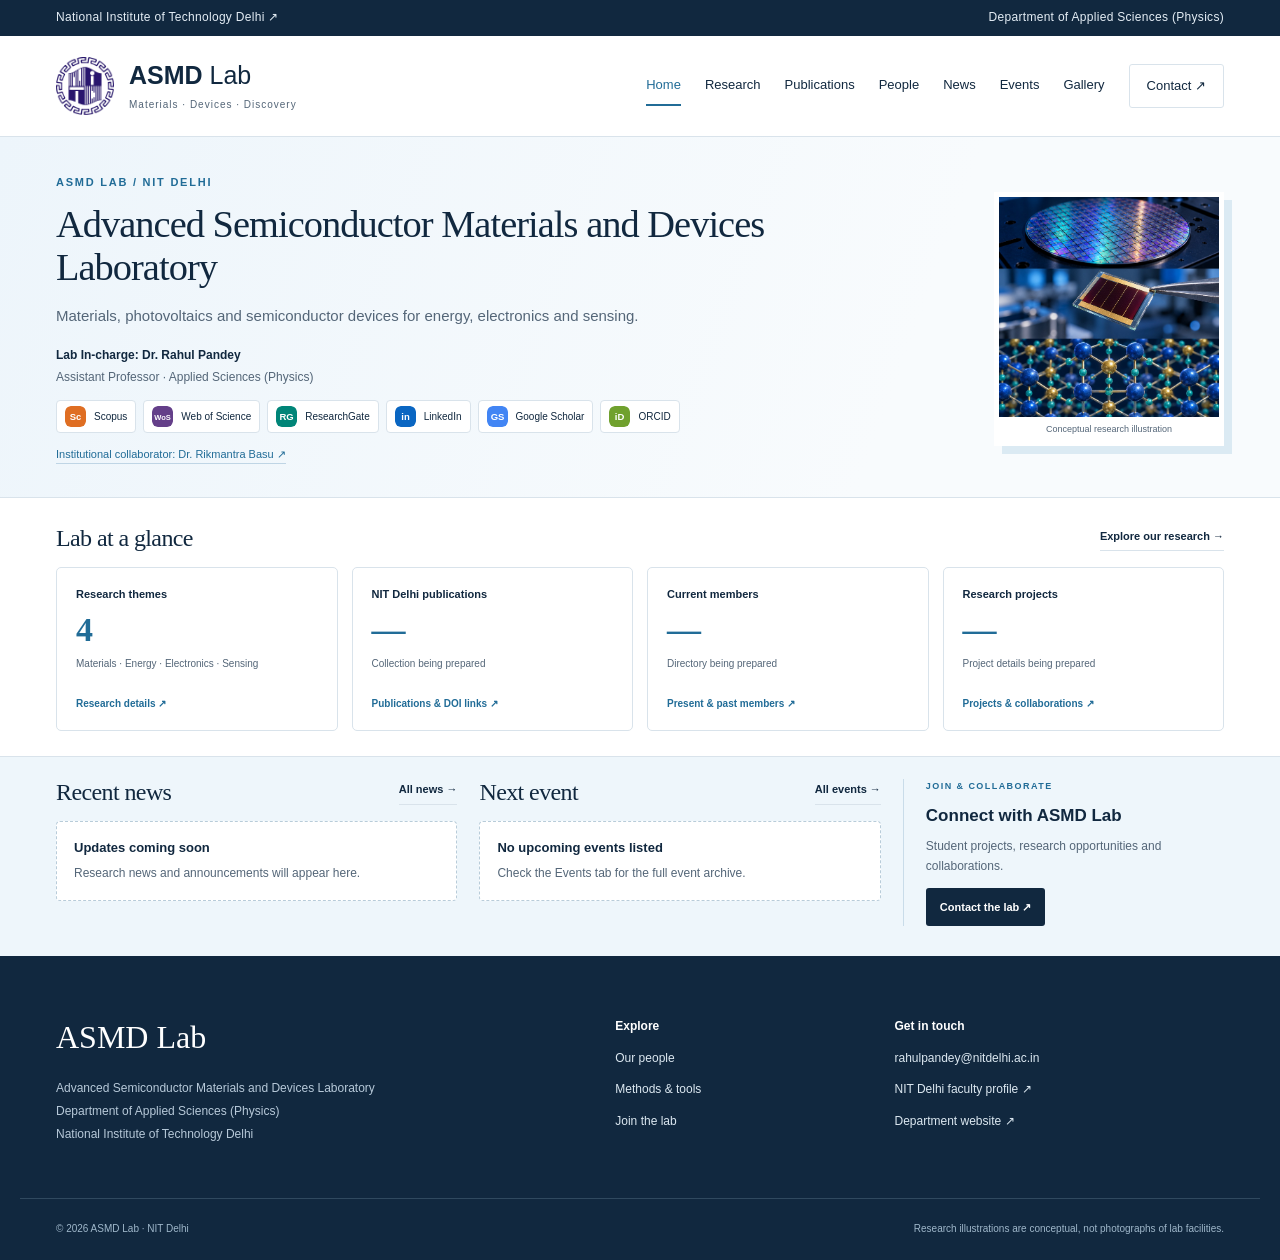
==== commit 4c8d2e59: "Add Dr. Rikmantra Basu as an institutional collaborator" ====
--- a/index.html
+++ b/index.html
@@ -1 +1 @@
-<!doctype html><html lang="en"><head><meta charset="utf-8"><meta name="viewport" content="width=device-width,initial-scale=1"><meta name="description" content="ASMD Lab at NIT Delhi: semiconductor materials, photovoltaic devices, research publications and people. Led by Dr. Rahul Pandey."><meta name="theme-color" content="#11283f"><title>Home | ASMD Lab · NIT Delhi</title><link rel="icon" type="image/png" href="assets/nit-delhi-logo.png"><link rel="stylesheet" href="styles.css"><script defer src="content.js"></script><script defer src="app.js"></script></head><body><a class="skip" href="#main">Skip to content</a><div class="institution"><div class="wrap"><a href="https://nitdelhi.ac.in/" target="_blank" rel="noopener noreferrer">National Institute of Technology Delhi ↗</a><span>Department of Applied Sciences (Physics)</span></div></div><header><div class="wrap nav"><a class="brand" href="index.html"><img src="assets/nit-delhi-logo.png" alt="NIT Delhi emblem"><span>ASMD<span class="brand-light"> Lab</span><small>Materials · Devices · Discovery</small></span></a><button class="menu-toggle" aria-expanded="false" aria-controls="main-nav">Menu <span aria-hidden="true">☰</span></button><nav id="main-nav" aria-label="Main navigation"><a href="index.html" aria-current="page">Home</a><a href="research.html">Research</a><a href="publications.html">Publications</a><a href="people.html">People</a><a href="news.html">News</a><a href="events.html">Events</a><a href="gallery.html">Gallery</a><a class="nav-contact" href="contact.html">Contact ↗</a></nav></div></header><main id="main"><section class="hero home-hero"><div class="wrap home-intro"><div><p class="eyebrow">ASMD LAB / NIT DELHI</p><h1>Advanced Semiconductor Materials and Devices Laboratory</h1><p class="lead">Materials, photovoltaics and semiconductor devices for energy, electronics and sensing.</p><div class="home-pi"><strong>Lab In-charge: Dr. Rahul Pandey</strong><span>Assistant Professor · Applied Sciences (Physics)</span><div class="profiles compact-profiles" data-profiles></div></div></div><figure class="home-art"><img src="assets/research-illustrations.jpg" alt="Conceptual semiconductor wafer, solar cell and atomic lattice" width="1254" height="1254"><figcaption>Conceptual research illustration</figcaption></figure></div></section><section class="home-dashboard"><div class="wrap"><div class="home-heading"><h2>Lab at a glance</h2><a class="text-link" href="research.html">Explore our research →</a></div><div class="dashboard-grid"><a class="dashboard-card" href="research.html"><span class="dashboard-label">Research themes</span><strong>4</strong><span class="dashboard-note">Materials · Energy · Electronics · Sensing</span><span class="dashboard-action">Research details ↗</span></a><a class="dashboard-card" href="publications.html"><span class="dashboard-label">NIT Delhi publications</span><strong data-dashboard="publications">—</strong><span class="dashboard-note" data-dashboard-note="publications">Collection being prepared</span><span class="dashboard-action">Publications & DOI links ↗</span></a><a class="dashboard-card" href="people.html"><span class="dashboard-label">Current members</span><strong data-dashboard="members">—</strong><span class="dashboard-note" data-dashboard-note="members">Directory being prepared</span><span class="dashboard-action">Present & past members ↗</span></a><a class="dashboard-card" href="research.html#projects"><span class="dashboard-label">Research projects</span><strong data-dashboard="projects">—</strong><span class="dashboard-note" data-dashboard-note="projects">Project details being prepared</span><span class="dashboard-action">Projects & collaborations ↗</span></a></div></div></section><section class="home-updates"><div class="wrap home-update-grid"><article class="home-update-panel"><div class="home-heading"><h2>Recent news</h2><a class="text-link" href="news.html">All news →</a></div><div data-home-news></div></article><article class="home-update-panel"><div class="home-heading"><h2>Next event</h2><a class="text-link" href="events.html">All events →</a></div><div data-home-events></div></article><aside class="home-connect"><p class="eyebrow">JOIN & COLLABORATE</p><h3>Connect with ASMD Lab</h3><p>Student projects, research opportunities and collaborations.</p><a class="button" href="contact.html#join">Contact the lab ↗</a></aside></div></section></main><footer><div class="wrap foot-grid"><div><a class="foot-brand" href="index.html">ASMD Lab</a><p>Advanced Semiconductor Materials and Devices Laboratory<br>Department of Applied Sciences (Physics)<br>National Institute of Technology Delhi</p></div><div><h3>Explore</h3><a href="people.html">Our people</a><a href="research.html#methods">Methods & tools</a><a href="contact.html#join">Join the lab</a></div><div><h3>Get in touch</h3><a href="mailto:rahulpandey@nitdelhi.ac.in">rahulpandey@nitdelhi.ac.in</a><a href="https://faculty.nitdelhi.ac.in/RahulPandey/profile" target="_blank" rel="noopener noreferrer">NIT Delhi faculty profile ↗</a><a href="https://ashm.nitdelhi.ac.in/" target="_blank" rel="noopener noreferrer">Department website ↗</a></div></div><div class="wrap foot-bottom"><span>© 2026 ASMD Lab · NIT Delhi</span><span>Research illustrations are conceptual, not photographs of lab facilities.</span></div></footer><button class="back-top" aria-label="Back to top" hidden>↑</button></body></html>+<!doctype html><html lang="en"><head><meta charset="utf-8"><meta name="viewport" content="width=device-width,initial-scale=1"><meta name="description" content="ASMD Lab at NIT Delhi: semiconductor materials, photovoltaic devices, research publications and people. Led by Dr. Rahul Pandey."><meta name="theme-color" content="#11283f"><title>Home | ASMD Lab · NIT Delhi</title><link rel="icon" type="image/png" href="assets/nit-delhi-logo.png"><link rel="stylesheet" href="styles.css"><script defer src="content.js"></script><script defer src="app.js"></script></head><body><a class="skip" href="#main">Skip to content</a><div class="institution"><div class="wrap"><a href="https://nitdelhi.ac.in/" target="_blank" rel="noopener noreferrer">National Institute of Technology Delhi ↗</a><span>Department of Applied Sciences (Physics)</span></div></div><header><div class="wrap nav"><a class="brand" href="index.html"><img src="assets/nit-delhi-logo.png" alt="NIT Delhi emblem"><span>ASMD<span class="brand-light"> Lab</span><small>Materials · Devices · Discovery</small></span></a><button class="menu-toggle" aria-expanded="false" aria-controls="main-nav">Menu <span aria-hidden="true">☰</span></button><nav id="main-nav" aria-label="Main navigation"><a href="index.html" aria-current="page">Home</a><a href="research.html">Research</a><a href="publications.html">Publications</a><a href="people.html">People</a><a href="news.html">News</a><a href="events.html">Events</a><a href="gallery.html">Gallery</a><a class="nav-contact" href="contact.html">Contact ↗</a></nav></div></header><main id="main"><section class="hero home-hero"><div class="wrap home-intro"><div><p class="eyebrow">ASMD LAB / NIT DELHI</p><h1>Advanced Semiconductor Materials and Devices Laboratory</h1><p class="lead">Materials, photovoltaics and semiconductor devices for energy, electronics and sensing.</p><div class="home-pi"><strong>Lab In-charge: Dr. Rahul Pandey</strong><span>Assistant Professor · Applied Sciences (Physics)</span><div class="profiles compact-profiles" data-profiles></div><a class="home-collaborator" href="people.html#collaborators">Institutional collaborator: Dr. Rikmantra Basu ↗</a></div></div><figure class="home-art"><img src="assets/research-illustrations.jpg" alt="Conceptual semiconductor wafer, solar cell and atomic lattice" width="1254" height="1254"><figcaption>Conceptual research illustration</figcaption></figure></div></section><section class="home-dashboard"><div class="wrap"><div class="home-heading"><h2>Lab at a glance</h2><a class="text-link" href="research.html">Explore our research →</a></div><div class="dashboard-grid"><a class="dashboard-card" href="research.html"><span class="dashboard-label">Research themes</span><strong>4</strong><span class="dashboard-note">Materials · Energy · Electronics · Sensing</span><span class="dashboard-action">Research details ↗</span></a><a class="dashboard-card" href="publications.html"><span class="dashboard-label">NIT Delhi publications</span><strong data-dashboard="publications">—</strong><span class="dashboard-note" data-dashboard-note="publications">Collection being prepared</span><span class="dashboard-action">Publications & DOI links ↗</span></a><a class="dashboard-card" href="people.html"><span class="dashboard-label">Current members</span><strong data-dashboard="members">—</strong><span class="dashboard-note" data-dashboard-note="members">Directory being prepared</span><span class="dashboard-action">Present & past members ↗</span></a><a class="dashboard-card" href="research.html#projects"><span class="dashboard-label">Research projects</span><strong data-dashboard="projects">—</strong><span class="dashboard-note" data-dashboard-note="projects">Project details being prepared</span><span class="dashboard-action">Projects & collaborations ↗</span></a></div></div></section><section class="home-updates"><div class="wrap home-update-grid"><article class="home-update-panel"><div class="home-heading"><h2>Recent news</h2><a class="text-link" href="news.html">All news →</a></div><div data-home-news></div></article><article class="home-update-panel"><div class="home-heading"><h2>Next event</h2><a class="text-link" href="events.html">All events →</a></div><div data-home-events></div></article><aside class="home-connect"><p class="eyebrow">JOIN & COLLABORATE</p><h3>Connect with ASMD Lab</h3><p>Student projects, research opportunities and collaborations.</p><a class="button" href="contact.html#join">Contact the lab ↗</a></aside></div></section></main><footer><div class="wrap foot-grid"><div><a class="foot-brand" href="index.html">ASMD Lab</a><p>Advanced Semiconductor Materials and Devices Laboratory<br>Department of Applied Sciences (Physics)<br>National Institute of Technology Delhi</p></div><div><h3>Explore</h3><a href="people.html">Our people</a><a href="research.html#methods">Methods & tools</a><a href="contact.html#join">Join the lab</a></div><div><h3>Get in touch</h3><a href="mailto:rahulpandey@nitdelhi.ac.in">rahulpandey@nitdelhi.ac.in</a><a href="https://faculty.nitdelhi.ac.in/RahulPandey/profile" target="_blank" rel="noopener noreferrer">NIT Delhi faculty profile ↗</a><a href="https://ashm.nitdelhi.ac.in/" target="_blank" rel="noopener noreferrer">Department website ↗</a></div></div><div class="wrap foot-bottom"><span>© 2026 ASMD Lab · NIT Delhi</span><span>Research illustrations are conceptual, not photographs of lab facilities.</span></div></footer><button class="back-top" aria-label="Back to top" hidden>↑</button></body></html>
--- a/styles.css
+++ b/styles.css
@@ -5,3 +5,5 @@
 @media(max-width:1080px){.home-intro{gap:30px;grid-template-columns:minmax(0,1fr) 210px}.home-hero h1{font-size:36px}.dashboard-card{padding:15px}.home-update-grid{gap:18px}}
 @media(max-width:860px){.home-intro{grid-template-columns:minmax(0,1fr) 185px;gap:24px}.home-hero h1{font-size:32px}.dashboard-grid{grid-template-columns:repeat(2,minmax(0,1fr))}.home-update-grid{grid-template-columns:1fr 1fr}.home-connect{grid-column:1/-1;border-left:0;border-top:1px solid #c9dce9;padding:15px 0 0;display:grid;grid-template-columns:1fr auto;gap:0 20px;align-items:center}.home-connect .eyebrow,.home-connect h3,.home-connect p{grid-column:1}.home-connect .button{grid-column:2;grid-row:1/4}.dashboard-note{min-height:0}}
 @media(max-width:600px){.home-intro{grid-template-columns:1fr;padding-top:27px;padding-bottom:26px;gap:20px}.home-hero h1{font-size:31px}.home-art{width:150px;justify-self:center}.home-hero .lead{font-size:14px}.home-heading h2{font-size:22px}.home-heading .text-link{font-size:10px}.dashboard-grid{gap:10px}.dashboard-card{padding:13px}.dashboard-label{font-size:10px}.dashboard-card strong{font-size:29px}.dashboard-note,.dashboard-action{font-size:9px}.home-update-grid{grid-template-columns:1fr;gap:22px}.home-connect{grid-template-columns:1fr;display:block}.home-connect .button{margin-top:2px}.home-updates{padding-bottom:26px}}
+
+.home-collaborator{display:inline-block;font-size:11px;margin-top:12px;color:var(--accent);border-bottom:1px solid #bfd5e5}.collaborator-section{margin:35px 0;scroll-margin-top:110px}.collaborator-section>h2{font-size:29px;margin-bottom:20px}.collaborator-section>.eyebrow{margin-bottom:10px}.collaborator-card{display:flex;gap:24px;align-items:flex-start;padding:25px;border:1px solid var(--line);border-radius:4px}.collaborator-initials{display:grid;place-items:center;flex:none;width:75px;height:85px;background:var(--pale);font-family:var(--serif);font-size:32px;color:var(--accent)}.collaborator-card h3{font-family:var(--serif);font-size:26px;font-weight:400;margin:0 0 10px}.collaborator-card p{font-size:13px;margin-bottom:12px}.collaborator-role{color:var(--ink)}@media(max-width:600px){.collaborator-card{gap:15px;padding:20px}.collaborator-initials{width:52px;height:63px;font-size:25px}.collaborator-card h3{font-size:23px}.collaborator-card p{font-size:12px}}
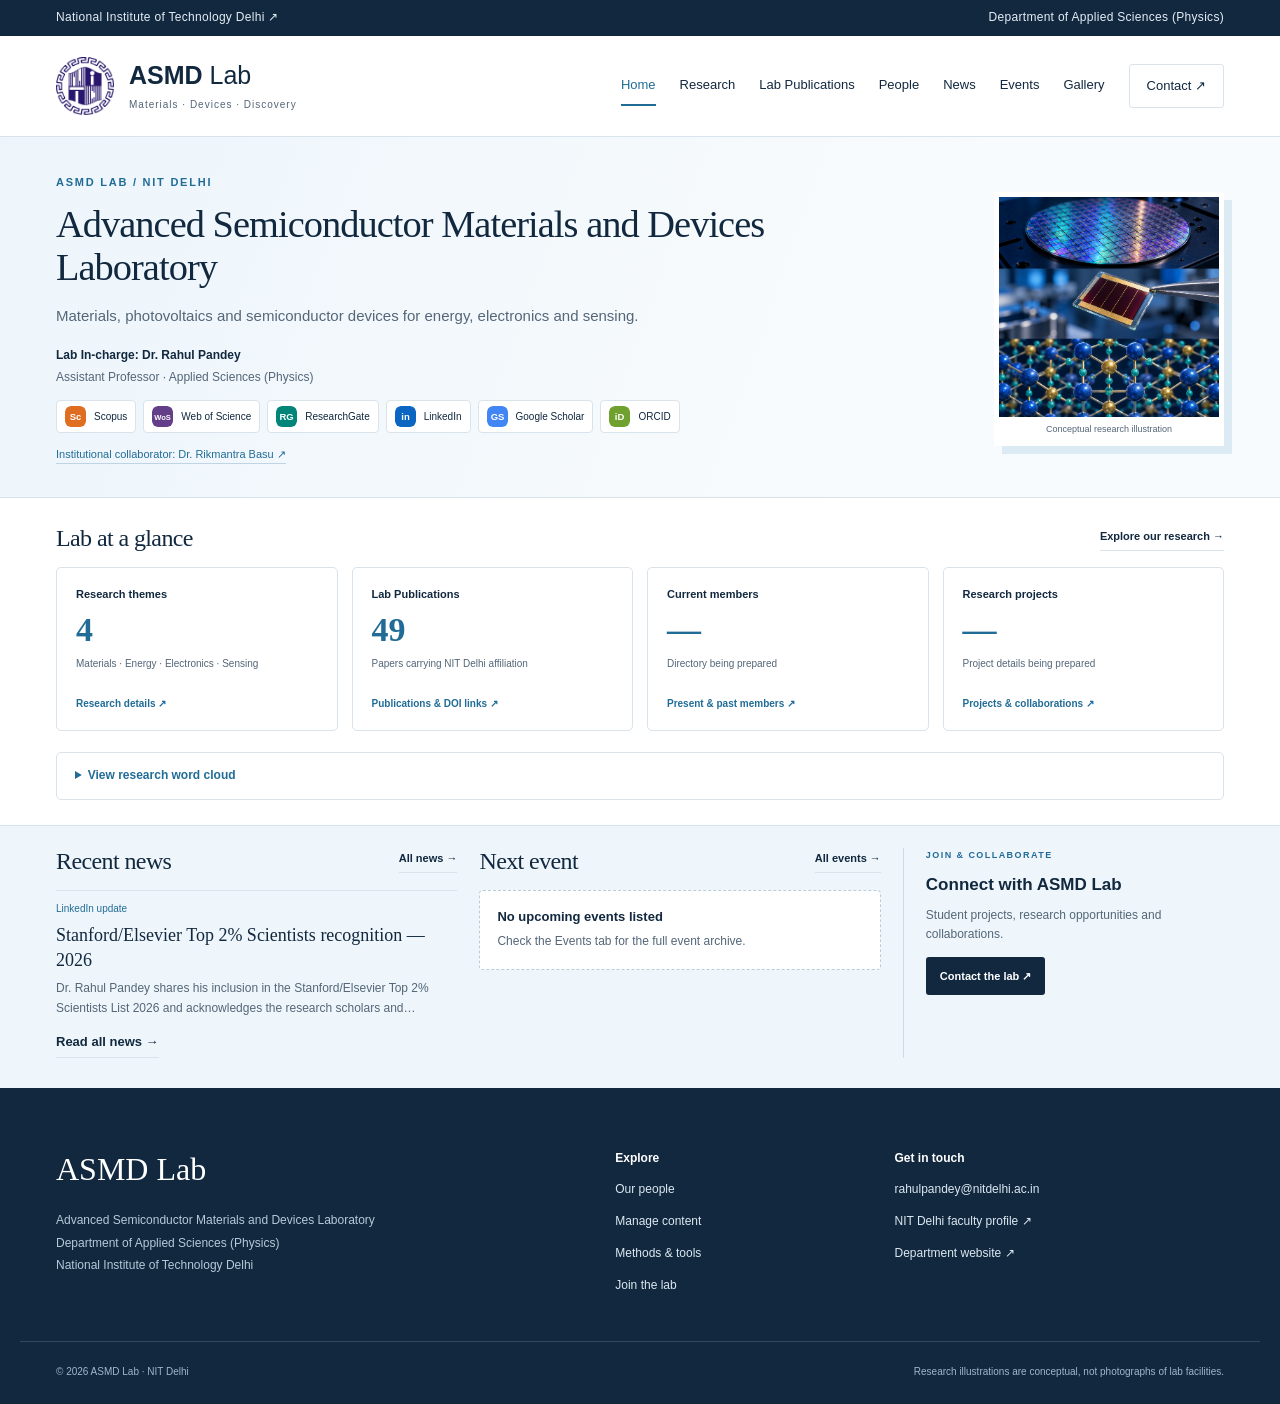
==== commit 64bc0c5a: "Synchronise reviewed lab website and add form-based content editor Include 49 verified lab publicati" ====
--- a/index.html
+++ b/index.html
@@ -1 +1 @@
-<!doctype html><html lang="en"><head><meta charset="utf-8"><meta name="viewport" content="width=device-width,initial-scale=1"><meta name="description" content="ASMD Lab at NIT Delhi: semiconductor materials, photovoltaic devices, research publications and people. Led by Dr. Rahul Pandey."><meta name="theme-color" content="#11283f"><title>Home | ASMD Lab · NIT Delhi</title><link rel="icon" type="image/png" href="assets/nit-delhi-logo.png"><link rel="stylesheet" href="styles.css"><script defer src="content.js"></script><script defer src="app.js"></script></head><body><a class="skip" href="#main">Skip to content</a><div class="institution"><div class="wrap"><a href="https://nitdelhi.ac.in/" target="_blank" rel="noopener noreferrer">National Institute of Technology Delhi ↗</a><span>Department of Applied Sciences (Physics)</span></div></div><header><div class="wrap nav"><a class="brand" href="index.html"><img src="assets/nit-delhi-logo.png" alt="NIT Delhi emblem"><span>ASMD<span class="brand-light"> Lab</span><small>Materials · Devices · Discovery</small></span></a><button class="menu-toggle" aria-expanded="false" aria-controls="main-nav">Menu <span aria-hidden="true">☰</span></button><nav id="main-nav" aria-label="Main navigation"><a href="index.html" aria-current="page">Home</a><a href="research.html">Research</a><a href="publications.html">Publications</a><a href="people.html">People</a><a href="news.html">News</a><a href="events.html">Events</a><a href="gallery.html">Gallery</a><a class="nav-contact" href="contact.html">Contact ↗</a></nav></div></header><main id="main"><section class="hero home-hero"><div class="wrap home-intro"><div><p class="eyebrow">ASMD LAB / NIT DELHI</p><h1>Advanced Semiconductor Materials and Devices Laboratory</h1><p class="lead">Materials, photovoltaics and semiconductor devices for energy, electronics and sensing.</p><div class="home-pi"><strong>Lab In-charge: Dr. Rahul Pandey</strong><span>Assistant Professor · Applied Sciences (Physics)</span><div class="profiles compact-profiles" data-profiles></div><a class="home-collaborator" href="people.html#collaborators">Institutional collaborator: Dr. Rikmantra Basu ↗</a></div></div><figure class="home-art"><img src="assets/research-illustrations.jpg" alt="Conceptual semiconductor wafer, solar cell and atomic lattice" width="1254" height="1254"><figcaption>Conceptual research illustration</figcaption></figure></div></section><section class="home-dashboard"><div class="wrap"><div class="home-heading"><h2>Lab at a glance</h2><a class="text-link" href="research.html">Explore our research →</a></div><div class="dashboard-grid"><a class="dashboard-card" href="research.html"><span class="dashboard-label">Research themes</span><strong>4</strong><span class="dashboard-note">Materials · Energy · Electronics · Sensing</span><span class="dashboard-action">Research details ↗</span></a><a class="dashboard-card" href="publications.html"><span class="dashboard-label">NIT Delhi publications</span><strong data-dashboard="publications">—</strong><span class="dashboard-note" data-dashboard-note="publications">Collection being prepared</span><span class="dashboard-action">Publications & DOI links ↗</span></a><a class="dashboard-card" href="people.html"><span class="dashboard-label">Current members</span><strong data-dashboard="members">—</strong><span class="dashboard-note" data-dashboard-note="members">Directory being prepared</span><span class="dashboard-action">Present & past members ↗</span></a><a class="dashboard-card" href="research.html#projects"><span class="dashboard-label">Research projects</span><strong data-dashboard="projects">—</strong><span class="dashboard-note" data-dashboard-note="projects">Project details being prepared</span><span class="dashboard-action">Projects & collaborations ↗</span></a></div></div></section><section class="home-updates"><div class="wrap home-update-grid"><article class="home-update-panel"><div class="home-heading"><h2>Recent news</h2><a class="text-link" href="news.html">All news →</a></div><div data-home-news></div></article><article class="home-update-panel"><div class="home-heading"><h2>Next event</h2><a class="text-link" href="events.html">All events →</a></div><div data-home-events></div></article><aside class="home-connect"><p class="eyebrow">JOIN & COLLABORATE</p><h3>Connect with ASMD Lab</h3><p>Student projects, research opportunities and collaborations.</p><a class="button" href="contact.html#join">Contact the lab ↗</a></aside></div></section></main><footer><div class="wrap foot-grid"><div><a class="foot-brand" href="index.html">ASMD Lab</a><p>Advanced Semiconductor Materials and Devices Laboratory<br>Department of Applied Sciences (Physics)<br>National Institute of Technology Delhi</p></div><div><h3>Explore</h3><a href="people.html">Our people</a><a href="research.html#methods">Methods & tools</a><a href="contact.html#join">Join the lab</a></div><div><h3>Get in touch</h3><a href="mailto:rahulpandey@nitdelhi.ac.in">rahulpandey@nitdelhi.ac.in</a><a href="https://faculty.nitdelhi.ac.in/RahulPandey/profile" target="_blank" rel="noopener noreferrer">NIT Delhi faculty profile ↗</a><a href="https://ashm.nitdelhi.ac.in/" target="_blank" rel="noopener noreferrer">Department website ↗</a></div></div><div class="wrap foot-bottom"><span>© 2026 ASMD Lab · NIT Delhi</span><span>Research illustrations are conceptual, not photographs of lab facilities.</span></div></footer><button class="back-top" aria-label="Back to top" hidden>↑</button></body></html>+<!doctype html><html lang="en"><head><meta charset="utf-8"><meta name="viewport" content="width=device-width,initial-scale=1"><meta name="description" content="ASMD Lab at NIT Delhi: semiconductor materials, photovoltaic devices, research publications and people. Led by Dr. Rahul Pandey."><meta name="theme-color" content="#11283f"><title>Home | ASMD Lab · NIT Delhi</title><link rel="icon" type="image/png" href="assets/nit-delhi-logo.png"><link rel="stylesheet" href="styles.css"><script defer src="content.js"></script><script defer src="app.js"></script></head><body><a class="skip" href="#main">Skip to content</a><div class="institution"><div class="wrap"><a href="https://nitdelhi.ac.in/" target="_blank" rel="noopener noreferrer">National Institute of Technology Delhi ↗</a><span>Department of Applied Sciences (Physics)</span></div></div><header><div class="wrap nav"><a class="brand" href="index.html"><img src="assets/nit-delhi-logo.png" alt="NIT Delhi emblem"><span>ASMD<span class="brand-light"> Lab</span><small>Materials · Devices · Discovery</small></span></a><button class="menu-toggle" aria-expanded="false" aria-controls="main-nav">Menu <span aria-hidden="true">☰</span></button><nav id="main-nav" aria-label="Main navigation"><a href="index.html" aria-current="page">Home</a><a href="research.html">Research</a><a href="publications.html">Lab Publications</a><a href="people.html">People</a><a href="news.html">News</a><a href="events.html">Events</a><a href="gallery.html">Gallery</a><a class="nav-contact" href="contact.html">Contact ↗</a></nav></div></header><main id="main"><section class="hero home-hero"><div class="wrap home-intro"><div><p class="eyebrow">ASMD LAB / NIT DELHI</p><h1>Advanced Semiconductor Materials and Devices Laboratory</h1><p class="lead">Materials, photovoltaics and semiconductor devices for energy, electronics and sensing.</p><div class="home-pi"><strong>Lab In-charge: Dr. Rahul Pandey</strong><span>Assistant Professor · Applied Sciences (Physics)</span><div class="profiles compact-profiles" data-profiles></div><a class="home-collaborator" href="people.html#collaborators">Institutional collaborator: Dr. Rikmantra Basu ↗</a></div></div><figure class="home-art"><img src="assets/research-illustrations.jpg" alt="Conceptual semiconductor wafer, solar cell and atomic lattice" width="1254" height="1254"><figcaption>Conceptual research illustration</figcaption></figure></div></section><section class="home-dashboard"><div class="wrap"><div class="home-heading"><h2>Lab at a glance</h2><a class="text-link" href="research.html">Explore our research →</a></div><div class="dashboard-grid"><a class="dashboard-card" href="research.html"><span class="dashboard-label">Research themes</span><strong>4</strong><span class="dashboard-note">Materials · Energy · Electronics · Sensing</span><span class="dashboard-action">Research details ↗</span></a><a class="dashboard-card" href="publications.html"><span class="dashboard-label">Lab Publications</span><strong data-dashboard="publications">—</strong><span class="dashboard-note" data-dashboard-note="publications">Collection being prepared</span><span class="dashboard-action">Publications & DOI links ↗</span></a><a class="dashboard-card" href="people.html"><span class="dashboard-label">Current members</span><strong data-dashboard="members">—</strong><span class="dashboard-note" data-dashboard-note="members">Directory being prepared</span><span class="dashboard-action">Present & past members ↗</span></a><a class="dashboard-card" href="research.html#projects"><span class="dashboard-label">Research projects</span><strong data-dashboard="projects">—</strong><span class="dashboard-note" data-dashboard-note="projects">Project details being prepared</span><span class="dashboard-action">Projects & collaborations ↗</span></a></div><details class="cloud-disclosure"><summary>View research word cloud</summary><div class="cloud-panel" data-cloud="home"></div></details></div></section><section class="home-updates"><div class="wrap home-update-grid"><article class="home-update-panel"><div class="home-heading"><h2>Recent news</h2><a class="text-link" href="news.html">All news →</a></div><div data-home-news></div></article><article class="home-update-panel"><div class="home-heading"><h2>Next event</h2><a class="text-link" href="events.html">All events →</a></div><div data-home-events></div></article><aside class="home-connect"><p class="eyebrow">JOIN & COLLABORATE</p><h3>Connect with ASMD Lab</h3><p>Student projects, research opportunities and collaborations.</p><a class="button" href="contact.html#join">Contact the lab ↗</a></aside></div></section></main><footer><div class="wrap foot-grid"><div><a class="foot-brand" href="index.html">ASMD Lab</a><p>Advanced Semiconductor Materials and Devices Laboratory<br>Department of Applied Sciences (Physics)<br>National Institute of Technology Delhi</p></div><div><h3>Explore</h3><a href="people.html">Our people</a><a href="admin.html">Manage content</a><a href="research.html#methods">Methods & tools</a><a href="contact.html#join">Join the lab</a></div><div><h3>Get in touch</h3><a href="mailto:rahulpandey@nitdelhi.ac.in">rahulpandey@nitdelhi.ac.in</a><a href="https://faculty.nitdelhi.ac.in/RahulPandey/profile" target="_blank" rel="noopener noreferrer">NIT Delhi faculty profile ↗</a><a href="https://ashm.nitdelhi.ac.in/" target="_blank" rel="noopener noreferrer">Department website ↗</a></div></div><div class="wrap foot-bottom"><span>© 2026 ASMD Lab · NIT Delhi</span><span>Research illustrations are conceptual, not photographs of lab facilities.</span></div></footer><button class="back-top" aria-label="Back to top" hidden>↑</button></body></html>
--- a/styles.css
+++ b/styles.css
@@ -7,3 +7,17 @@
 @media(max-width:600px){.home-intro{grid-template-columns:1fr;padding-top:27px;padding-bottom:26px;gap:20px}.home-hero h1{font-size:31px}.home-art{width:150px;justify-self:center}.home-hero .lead{font-size:14px}.home-heading h2{font-size:22px}.home-heading .text-link{font-size:10px}.dashboard-grid{gap:10px}.dashboard-card{padding:13px}.dashboard-label{font-size:10px}.dashboard-card strong{font-size:29px}.dashboard-note,.dashboard-action{font-size:9px}.home-update-grid{grid-template-columns:1fr;gap:22px}.home-connect{grid-template-columns:1fr;display:block}.home-connect .button{margin-top:2px}.home-updates{padding-bottom:26px}}
 
 .home-collaborator{display:inline-block;font-size:11px;margin-top:12px;color:var(--accent);border-bottom:1px solid #bfd5e5}.collaborator-section{margin:35px 0;scroll-margin-top:110px}.collaborator-section>h2{font-size:29px;margin-bottom:20px}.collaborator-section>.eyebrow{margin-bottom:10px}.collaborator-card{display:flex;gap:24px;align-items:flex-start;padding:25px;border:1px solid var(--line);border-radius:4px}.collaborator-initials{display:grid;place-items:center;flex:none;width:75px;height:85px;background:var(--pale);font-family:var(--serif);font-size:32px;color:var(--accent)}.collaborator-card h3{font-family:var(--serif);font-size:26px;font-weight:400;margin:0 0 10px}.collaborator-card p{font-size:13px;margin-bottom:12px}.collaborator-role{color:var(--ink)}@media(max-width:600px){.collaborator-card{gap:15px;padding:20px}.collaborator-initials{width:52px;height:63px;font-size:25px}.collaborator-card h3{font-size:23px}.collaborator-card p{font-size:12px}}
+
+.publication-summary{padding:19px 23px;background:var(--pale);border-left:3px solid var(--accent);margin-bottom:25px}.publication-summary strong{display:block;font-size:18px}.publication-summary>span{display:block;font-size:12px;margin:5px 0;color:var(--accent)}.publication-summary p{font-size:12px;margin-bottom:0}.publication-stage{display:inline-block;font-size:10px;padding:3px 7px;border:1px solid #b9cbd8;border-radius:3px;background:var(--pale);margin:7px 0;color:var(--accent)}
+
+.cloud-disclosure{margin:21px 0 26px;border:1px solid var(--line);border-radius:5px;background:#fff}.home-dashboard .cloud-disclosure{margin-bottom:0}.cloud-disclosure>summary{padding:13px 18px;font-size:12px;font-weight:700;color:var(--accent);cursor:pointer}.cloud-disclosure>summary:focus-visible{outline:3px solid #d88927;outline-offset:2px}.cloud-panel{border-top:1px solid var(--line);padding:17px 19px}.cloud-toolbar{display:flex;align-items:center;justify-content:space-between;gap:15px;margin-bottom:10px}.cloud-toolbar p{font-size:12px;margin:0}.cloud-figure{margin:0}.cloud-figure svg{display:block;width:100%;height:auto;background:#f7fbfe;border-radius:4px}.cloud-figure figcaption{font-size:11px;color:var(--muted);margin-top:9px}.cloud-frequencies{margin-top:12px;font-size:11px}.cloud-frequencies summary{cursor:pointer;color:var(--accent)}.cloud-frequencies table{border-collapse:collapse;margin-top:10px;width:100%;max-width:500px;font-size:11px}.cloud-frequencies th,.cloud-frequencies td{padding:4px 10px;border-bottom:1px solid var(--line);text-align:left}.people-shortcuts{display:flex;gap:10px;flex-wrap:wrap;margin-bottom:24px}.people-shortcuts a{border:1px solid var(--line);border-radius:4px;padding:7px 12px;font-size:12px;color:var(--accent)}.intern-section{margin:42px 0;scroll-margin-top:110px}.intern-section h2{font-size:29px}.intern-section>.eyebrow{margin-bottom:10px}.intern-section>p{font-size:14px}.intern-institution{font-weight:700;color:var(--ink)}@media(max-width:600px){.cloud-panel{padding:13px}.cloud-toolbar{align-items:flex-start}.cloud-toolbar p{font-size:10px}.cloud-toolbar .outline{font-size:10px;padding:7px 9px}.people-shortcuts a{font-size:11px}}
+
+.faculty-photo-link{display:block;flex:none;line-height:0}.faculty-photo{display:block;width:120px;height:140px;object-fit:contain;background:#fff;border:1px solid var(--line);border-radius:4px}.faculty-photo-link:focus-visible{outline:3px solid #d88927;outline-offset:4px}@media(max-width:600px){.faculty-photo{width:76px;height:90px}}
+
+.pi-card h2 .pi-name-link{font:inherit;color:inherit}.pi-card h2 .pi-name-link:hover{text-decoration:underline}.pi-card .pi-faculty-link{margin-top:12px;margin-bottom:0}
+
+.news-source-tabs{margin-bottom:20px}.news-filters{grid-template-columns:minmax(0,1fr) minmax(150px,230px)}#news-count{font-size:12px;color:var(--muted);margin:15px 0 20px}.news-meta{display:flex;gap:7px;flex-wrap:wrap;margin-bottom:10px}.news-meta span{font-size:10px;font-weight:700;border:1px solid var(--line);border-radius:3px;padding:3px 8px;color:var(--accent);background:var(--pale)}.news-entry>div{min-width:0}.news-entry img{display:block;max-width:100%;width:auto;max-height:350px;object-fit:contain;margin:16px 0;border-radius:4px}.news-links{display:flex;flex-wrap:wrap;gap:15px;margin-top:12px}.linkedin-embed{margin-top:18px;max-width:504px;background:#fff}.linkedin-embed iframe{display:block;width:100%;border:0;background:#fff;border-radius:4px}.embed-text-fallback{max-width:504px;margin-top:12px;font-size:12px;color:var(--muted)}.embed-text-fallback>summary{cursor:pointer;color:var(--accent)}.embed-text-fallback>p{margin:10px 0}@media(max-width:600px){.news-filters{grid-template-columns:1fr}.news-source-tabs{gap:6px}.news-source-tabs button{font-size:11px}}
+
+.news-entry .news-attribution{font-size:11px;color:var(--muted);margin-top:9px}
+
+.linkedin-card{max-width:504px;border:1px solid #d4d9df;background:#fff;border-radius:7px;margin-top:16px;overflow:hidden}.linkedin-card-header{display:flex;align-items:center;gap:10px;padding:16px}.news-entry .linkedin-card-header .linkedin-author-photo{width:42px;height:42px;border-radius:50%;object-fit:cover;margin:0;flex:none}.linkedin-author-initials{display:grid;place-items:center;width:42px;height:42px;flex:none;border-radius:50%;background:#e7eef5;color:#214562;font-weight:700}.linkedin-author{flex:1;min-width:0}.linkedin-author strong{display:block;font-size:13px}.linkedin-author span{display:block;color:var(--muted);font-size:10px;margin-top:3px}.linkedin-source-link{color:#0a66c2;font-size:14px;font-weight:700;white-space:nowrap}.news-entry .linkedin-summary-label{font-size:10px;color:var(--muted);margin:0 16px 8px}.news-entry .linkedin-card-summary{font-size:13px;line-height:1.65;margin:0;padding:0 16px 18px}.news-entry .linkedin-card .linkedin-post-image{width:100%;max-height:none;border-radius:0;margin:0;object-fit:contain}.embed-visibility{margin-top:9px;color:var(--accent);border:1px solid var(--line);padding:7px 10px;border-radius:4px;font-size:11px;cursor:pointer;background:#fff}.embed-visible-summary{margin-top:12px}.linkedin-embed[hidden]{display:none}@media(max-width:600px){.linkedin-card-header{padding:12px;gap:8px}.linkedin-source-link{font-size:11px}.linkedin-author strong{font-size:11px}}
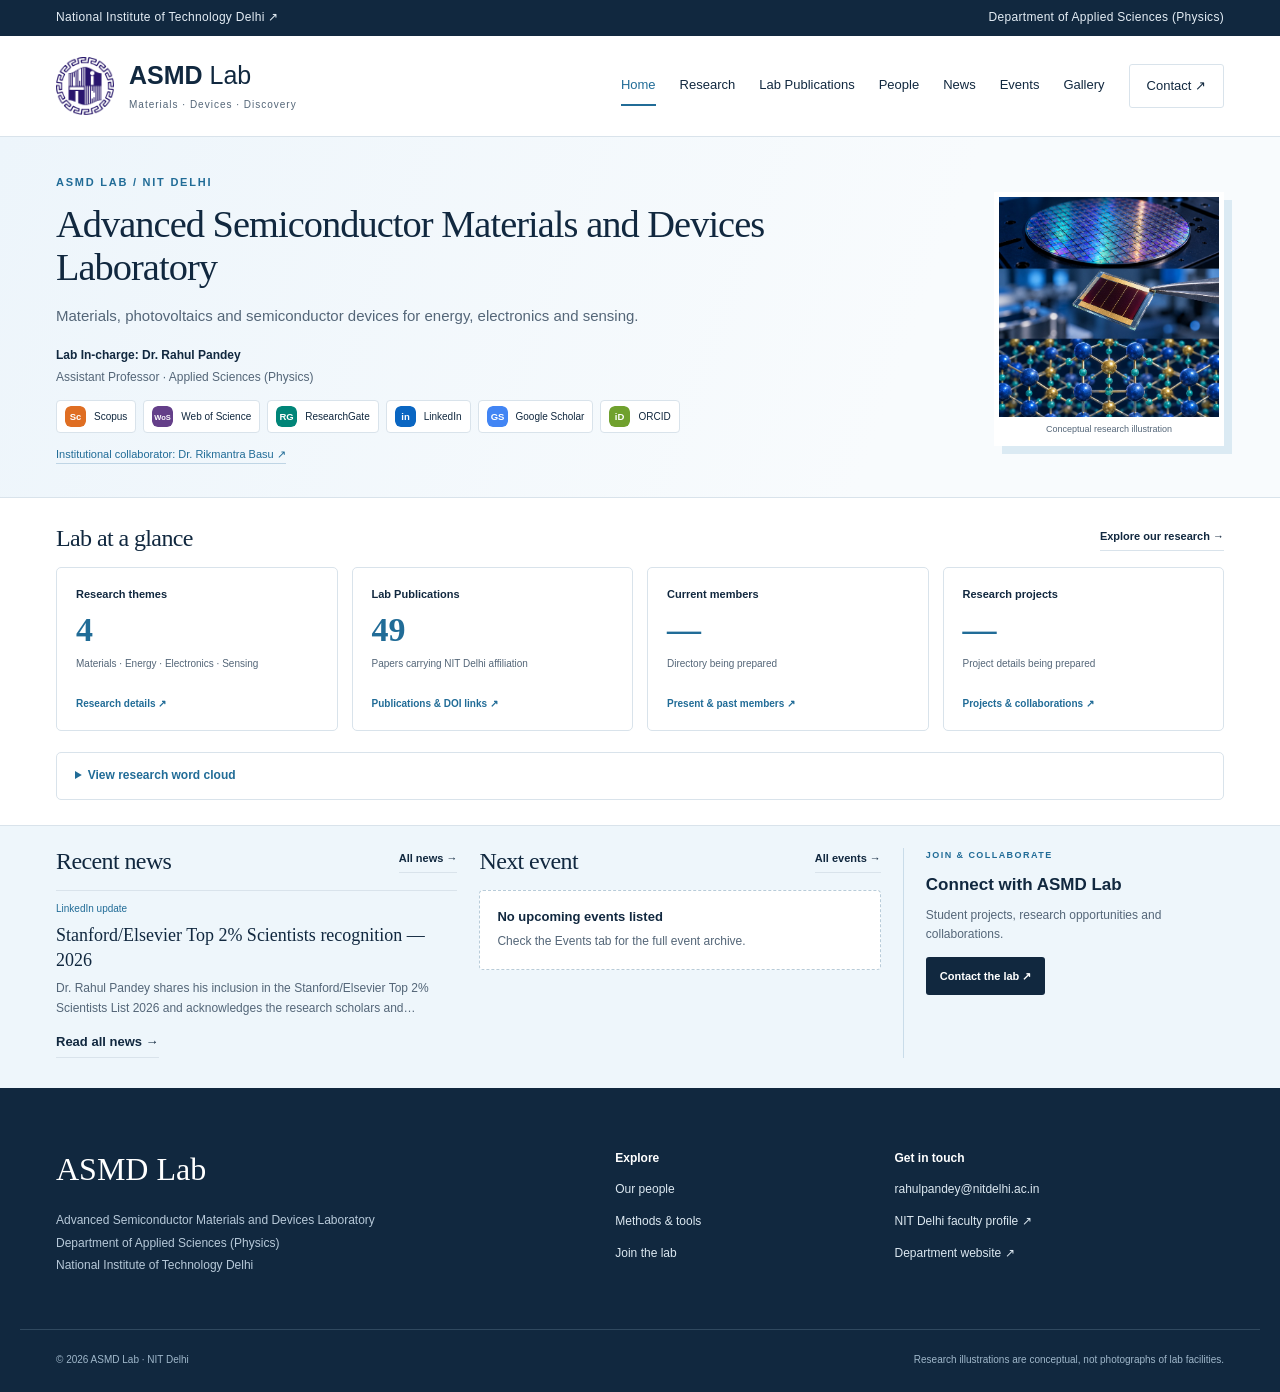
==== commit b31f7945: "Remove content editor links from public website Remove Manage content from all eight page footers an" ====
--- a/index.html
+++ b/index.html
@@ -1 +1 @@
-<!doctype html><html lang="en"><head><meta charset="utf-8"><meta name="viewport" content="width=device-width,initial-scale=1"><meta name="description" content="ASMD Lab at NIT Delhi: semiconductor materials, photovoltaic devices, research publications and people. Led by Dr. Rahul Pandey."><meta name="theme-color" content="#11283f"><title>Home | ASMD Lab · NIT Delhi</title><link rel="icon" type="image/png" href="assets/nit-delhi-logo.png"><link rel="stylesheet" href="styles.css"><script defer src="content.js"></script><script defer src="app.js"></script></head><body><a class="skip" href="#main">Skip to content</a><div class="institution"><div class="wrap"><a href="https://nitdelhi.ac.in/" target="_blank" rel="noopener noreferrer">National Institute of Technology Delhi ↗</a><span>Department of Applied Sciences (Physics)</span></div></div><header><div class="wrap nav"><a class="brand" href="index.html"><img src="assets/nit-delhi-logo.png" alt="NIT Delhi emblem"><span>ASMD<span class="brand-light"> Lab</span><small>Materials · Devices · Discovery</small></span></a><button class="menu-toggle" aria-expanded="false" aria-controls="main-nav">Menu <span aria-hidden="true">☰</span></button><nav id="main-nav" aria-label="Main navigation"><a href="index.html" aria-current="page">Home</a><a href="research.html">Research</a><a href="publications.html">Lab Publications</a><a href="people.html">People</a><a href="news.html">News</a><a href="events.html">Events</a><a href="gallery.html">Gallery</a><a class="nav-contact" href="contact.html">Contact ↗</a></nav></div></header><main id="main"><section class="hero home-hero"><div class="wrap home-intro"><div><p class="eyebrow">ASMD LAB / NIT DELHI</p><h1>Advanced Semiconductor Materials and Devices Laboratory</h1><p class="lead">Materials, photovoltaics and semiconductor devices for energy, electronics and sensing.</p><div class="home-pi"><strong>Lab In-charge: Dr. Rahul Pandey</strong><span>Assistant Professor · Applied Sciences (Physics)</span><div class="profiles compact-profiles" data-profiles></div><a class="home-collaborator" href="people.html#collaborators">Institutional collaborator: Dr. Rikmantra Basu ↗</a></div></div><figure class="home-art"><img src="assets/research-illustrations.jpg" alt="Conceptual semiconductor wafer, solar cell and atomic lattice" width="1254" height="1254"><figcaption>Conceptual research illustration</figcaption></figure></div></section><section class="home-dashboard"><div class="wrap"><div class="home-heading"><h2>Lab at a glance</h2><a class="text-link" href="research.html">Explore our research →</a></div><div class="dashboard-grid"><a class="dashboard-card" href="research.html"><span class="dashboard-label">Research themes</span><strong>4</strong><span class="dashboard-note">Materials · Energy · Electronics · Sensing</span><span class="dashboard-action">Research details ↗</span></a><a class="dashboard-card" href="publications.html"><span class="dashboard-label">Lab Publications</span><strong data-dashboard="publications">—</strong><span class="dashboard-note" data-dashboard-note="publications">Collection being prepared</span><span class="dashboard-action">Publications & DOI links ↗</span></a><a class="dashboard-card" href="people.html"><span class="dashboard-label">Current members</span><strong data-dashboard="members">—</strong><span class="dashboard-note" data-dashboard-note="members">Directory being prepared</span><span class="dashboard-action">Present & past members ↗</span></a><a class="dashboard-card" href="research.html#projects"><span class="dashboard-label">Research projects</span><strong data-dashboard="projects">—</strong><span class="dashboard-note" data-dashboard-note="projects">Project details being prepared</span><span class="dashboard-action">Projects & collaborations ↗</span></a></div><details class="cloud-disclosure"><summary>View research word cloud</summary><div class="cloud-panel" data-cloud="home"></div></details></div></section><section class="home-updates"><div class="wrap home-update-grid"><article class="home-update-panel"><div class="home-heading"><h2>Recent news</h2><a class="text-link" href="news.html">All news →</a></div><div data-home-news></div></article><article class="home-update-panel"><div class="home-heading"><h2>Next event</h2><a class="text-link" href="events.html">All events →</a></div><div data-home-events></div></article><aside class="home-connect"><p class="eyebrow">JOIN & COLLABORATE</p><h3>Connect with ASMD Lab</h3><p>Student projects, research opportunities and collaborations.</p><a class="button" href="contact.html#join">Contact the lab ↗</a></aside></div></section></main><footer><div class="wrap foot-grid"><div><a class="foot-brand" href="index.html">ASMD Lab</a><p>Advanced Semiconductor Materials and Devices Laboratory<br>Department of Applied Sciences (Physics)<br>National Institute of Technology Delhi</p></div><div><h3>Explore</h3><a href="people.html">Our people</a><a href="admin.html">Manage content</a><a href="research.html#methods">Methods & tools</a><a href="contact.html#join">Join the lab</a></div><div><h3>Get in touch</h3><a href="mailto:rahulpandey@nitdelhi.ac.in">rahulpandey@nitdelhi.ac.in</a><a href="https://faculty.nitdelhi.ac.in/RahulPandey/profile" target="_blank" rel="noopener noreferrer">NIT Delhi faculty profile ↗</a><a href="https://ashm.nitdelhi.ac.in/" target="_blank" rel="noopener noreferrer">Department website ↗</a></div></div><div class="wrap foot-bottom"><span>© 2026 ASMD Lab · NIT Delhi</span><span>Research illustrations are conceptual, not photographs of lab facilities.</span></div></footer><button class="back-top" aria-label="Back to top" hidden>↑</button></body></html>+<!doctype html><html lang="en"><head><meta charset="utf-8"><meta name="viewport" content="width=device-width,initial-scale=1"><meta name="description" content="ASMD Lab at NIT Delhi: semiconductor materials, photovoltaic devices, research publications and people. Led by Dr. Rahul Pandey."><meta name="theme-color" content="#11283f"><title>Home | ASMD Lab · NIT Delhi</title><link rel="icon" type="image/png" href="assets/nit-delhi-logo.png"><link rel="stylesheet" href="styles.css"><script defer src="content.js"></script><script defer src="app.js"></script></head><body><a class="skip" href="#main">Skip to content</a><div class="institution"><div class="wrap"><a href="https://nitdelhi.ac.in/" target="_blank" rel="noopener noreferrer">National Institute of Technology Delhi ↗</a><span>Department of Applied Sciences (Physics)</span></div></div><header><div class="wrap nav"><a class="brand" href="index.html"><img src="assets/nit-delhi-logo.png" alt="NIT Delhi emblem"><span>ASMD<span class="brand-light"> Lab</span><small>Materials · Devices · Discovery</small></span></a><button class="menu-toggle" aria-expanded="false" aria-controls="main-nav">Menu <span aria-hidden="true">☰</span></button><nav id="main-nav" aria-label="Main navigation"><a href="index.html" aria-current="page">Home</a><a href="research.html">Research</a><a href="publications.html">Lab Publications</a><a href="people.html">People</a><a href="news.html">News</a><a href="events.html">Events</a><a href="gallery.html">Gallery</a><a class="nav-contact" href="contact.html">Contact ↗</a></nav></div></header><main id="main"><section class="hero home-hero"><div class="wrap home-intro"><div><p class="eyebrow">ASMD LAB / NIT DELHI</p><h1>Advanced Semiconductor Materials and Devices Laboratory</h1><p class="lead">Materials, photovoltaics and semiconductor devices for energy, electronics and sensing.</p><div class="home-pi"><strong>Lab In-charge: Dr. Rahul Pandey</strong><span>Assistant Professor · Applied Sciences (Physics)</span><div class="profiles compact-profiles" data-profiles></div><a class="home-collaborator" href="people.html#collaborators">Institutional collaborator: Dr. Rikmantra Basu ↗</a></div></div><figure class="home-art"><img src="assets/research-illustrations.jpg" alt="Conceptual semiconductor wafer, solar cell and atomic lattice" width="1254" height="1254"><figcaption>Conceptual research illustration</figcaption></figure></div></section><section class="home-dashboard"><div class="wrap"><div class="home-heading"><h2>Lab at a glance</h2><a class="text-link" href="research.html">Explore our research →</a></div><div class="dashboard-grid"><a class="dashboard-card" href="research.html"><span class="dashboard-label">Research themes</span><strong>4</strong><span class="dashboard-note">Materials · Energy · Electronics · Sensing</span><span class="dashboard-action">Research details ↗</span></a><a class="dashboard-card" href="publications.html"><span class="dashboard-label">Lab Publications</span><strong data-dashboard="publications">—</strong><span class="dashboard-note" data-dashboard-note="publications">Collection being prepared</span><span class="dashboard-action">Publications & DOI links ↗</span></a><a class="dashboard-card" href="people.html"><span class="dashboard-label">Current members</span><strong data-dashboard="members">—</strong><span class="dashboard-note" data-dashboard-note="members">Directory being prepared</span><span class="dashboard-action">Present & past members ↗</span></a><a class="dashboard-card" href="research.html#projects"><span class="dashboard-label">Research projects</span><strong data-dashboard="projects">—</strong><span class="dashboard-note" data-dashboard-note="projects">Project details being prepared</span><span class="dashboard-action">Projects & collaborations ↗</span></a></div><details class="cloud-disclosure"><summary>View research word cloud</summary><div class="cloud-panel" data-cloud="home"></div></details></div></section><section class="home-updates"><div class="wrap home-update-grid"><article class="home-update-panel"><div class="home-heading"><h2>Recent news</h2><a class="text-link" href="news.html">All news →</a></div><div data-home-news></div></article><article class="home-update-panel"><div class="home-heading"><h2>Next event</h2><a class="text-link" href="events.html">All events →</a></div><div data-home-events></div></article><aside class="home-connect"><p class="eyebrow">JOIN & COLLABORATE</p><h3>Connect with ASMD Lab</h3><p>Student projects, research opportunities and collaborations.</p><a class="button" href="contact.html#join">Contact the lab ↗</a></aside></div></section></main><footer><div class="wrap foot-grid"><div><a class="foot-brand" href="index.html">ASMD Lab</a><p>Advanced Semiconductor Materials and Devices Laboratory<br>Department of Applied Sciences (Physics)<br>National Institute of Technology Delhi</p></div><div><h3>Explore</h3><a href="people.html">Our people</a><a href="research.html#methods">Methods & tools</a><a href="contact.html#join">Join the lab</a></div><div><h3>Get in touch</h3><a href="mailto:rahulpandey@nitdelhi.ac.in">rahulpandey@nitdelhi.ac.in</a><a href="https://faculty.nitdelhi.ac.in/RahulPandey/profile" target="_blank" rel="noopener noreferrer">NIT Delhi faculty profile ↗</a><a href="https://ashm.nitdelhi.ac.in/" target="_blank" rel="noopener noreferrer">Department website ↗</a></div></div><div class="wrap foot-bottom"><span>© 2026 ASMD Lab · NIT Delhi</span><span>Research illustrations are conceptual, not photographs of lab facilities.</span></div></footer><button class="back-top" aria-label="Back to top" hidden>↑</button></body></html>
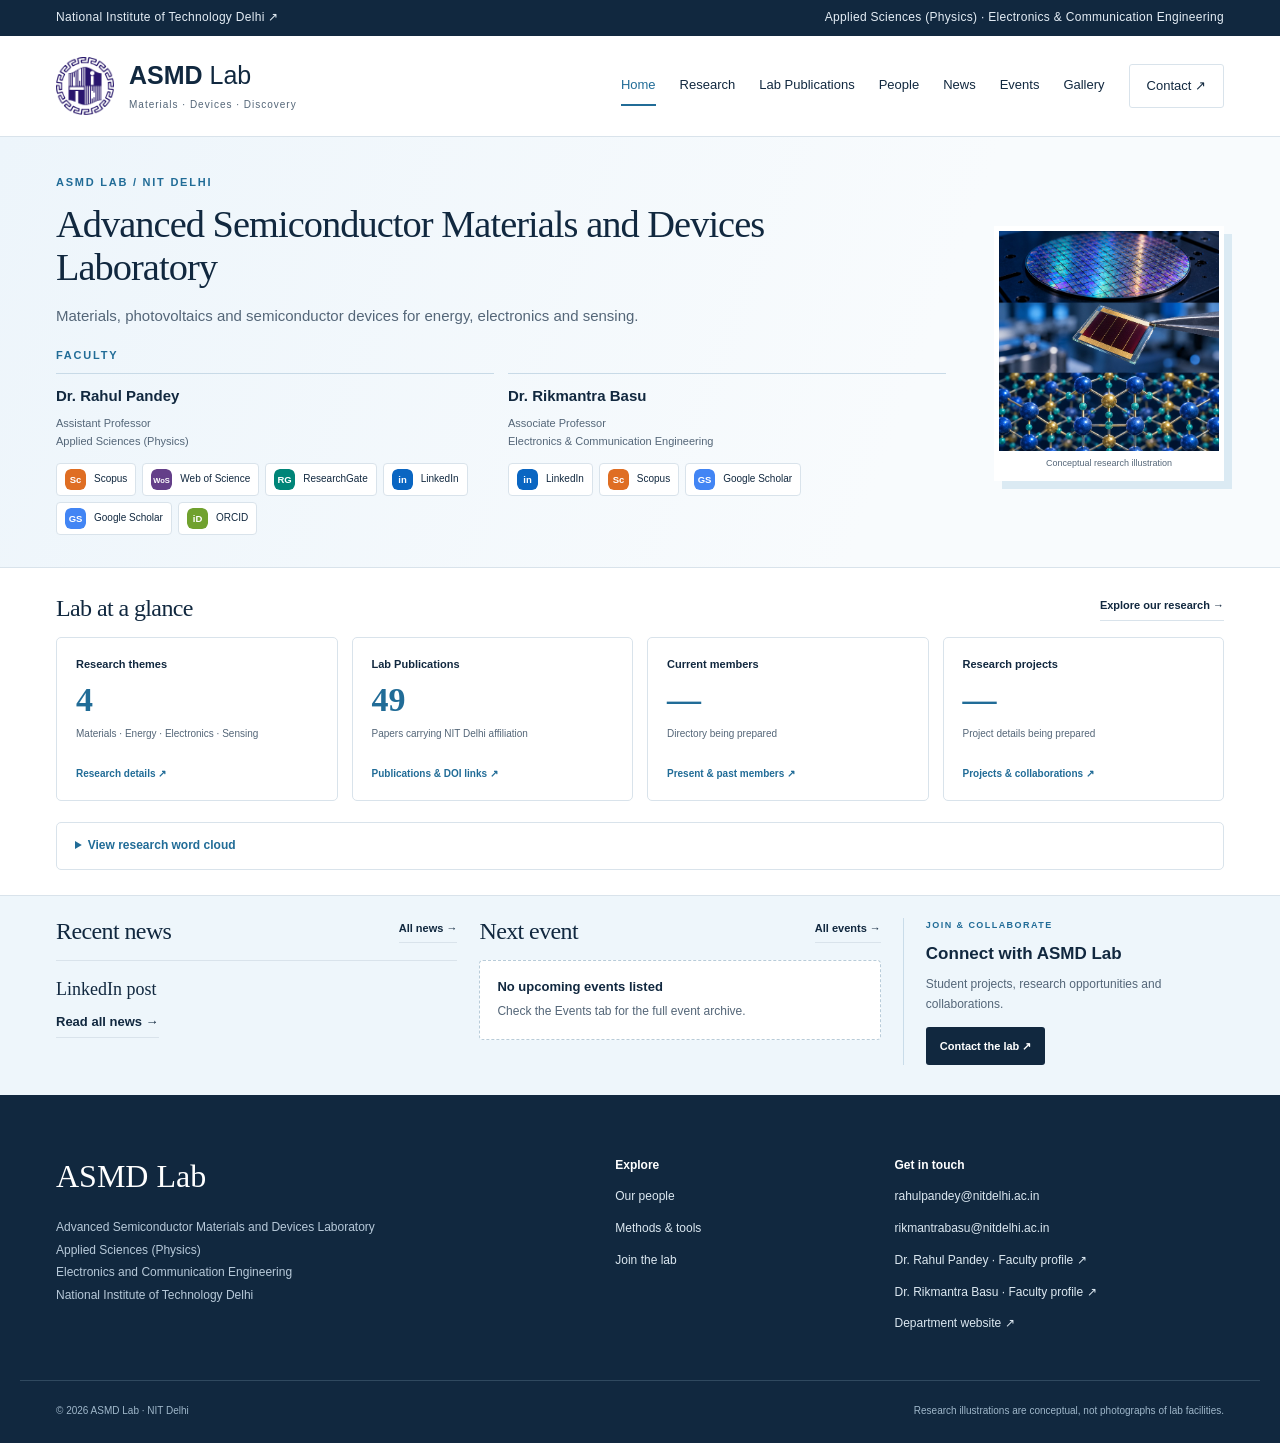
==== commit 0a43e686: "Present Dr. Rahul Pandey and Dr. Rikmantra Basu equally as Faculty Replace in-charge and collaborato" ====
--- a/index.html
+++ b/index.html
@@ -1 +1 @@
-<!doctype html><html lang="en"><head><meta charset="utf-8"><meta name="viewport" content="width=device-width,initial-scale=1"><meta name="description" content="ASMD Lab at NIT Delhi: semiconductor materials, photovoltaic devices, research publications and people. Led by Dr. Rahul Pandey."><meta name="theme-color" content="#11283f"><title>Home | ASMD Lab · NIT Delhi</title><link rel="icon" type="image/png" href="assets/nit-delhi-logo.png"><link rel="stylesheet" href="styles.css"><script defer src="content.js"></script><script defer src="app.js"></script></head><body><a class="skip" href="#main">Skip to content</a><div class="institution"><div class="wrap"><a href="https://nitdelhi.ac.in/" target="_blank" rel="noopener noreferrer">National Institute of Technology Delhi ↗</a><span>Department of Applied Sciences (Physics)</span></div></div><header><div class="wrap nav"><a class="brand" href="index.html"><img src="assets/nit-delhi-logo.png" alt="NIT Delhi emblem"><span>ASMD<span class="brand-light"> Lab</span><small>Materials · Devices · Discovery</small></span></a><button class="menu-toggle" aria-expanded="false" aria-controls="main-nav">Menu <span aria-hidden="true">☰</span></button><nav id="main-nav" aria-label="Main navigation"><a href="index.html" aria-current="page">Home</a><a href="research.html">Research</a><a href="publications.html">Lab Publications</a><a href="people.html">People</a><a href="news.html">News</a><a href="events.html">Events</a><a href="gallery.html">Gallery</a><a class="nav-contact" href="contact.html">Contact ↗</a></nav></div></header><main id="main"><section class="hero home-hero"><div class="wrap home-intro"><div><p class="eyebrow">ASMD LAB / NIT DELHI</p><h1>Advanced Semiconductor Materials and Devices Laboratory</h1><p class="lead">Materials, photovoltaics and semiconductor devices for energy, electronics and sensing.</p><div class="home-pi"><strong>Lab In-charge: Dr. Rahul Pandey</strong><span>Assistant Professor · Applied Sciences (Physics)</span><div class="profiles compact-profiles" data-profiles></div><a class="home-collaborator" href="people.html#collaborators">Institutional collaborator: Dr. Rikmantra Basu ↗</a></div></div><figure class="home-art"><img src="assets/research-illustrations.jpg" alt="Conceptual semiconductor wafer, solar cell and atomic lattice" width="1254" height="1254"><figcaption>Conceptual research illustration</figcaption></figure></div></section><section class="home-dashboard"><div class="wrap"><div class="home-heading"><h2>Lab at a glance</h2><a class="text-link" href="research.html">Explore our research →</a></div><div class="dashboard-grid"><a class="dashboard-card" href="research.html"><span class="dashboard-label">Research themes</span><strong>4</strong><span class="dashboard-note">Materials · Energy · Electronics · Sensing</span><span class="dashboard-action">Research details ↗</span></a><a class="dashboard-card" href="publications.html"><span class="dashboard-label">Lab Publications</span><strong data-dashboard="publications">—</strong><span class="dashboard-note" data-dashboard-note="publications">Collection being prepared</span><span class="dashboard-action">Publications & DOI links ↗</span></a><a class="dashboard-card" href="people.html"><span class="dashboard-label">Current members</span><strong data-dashboard="members">—</strong><span class="dashboard-note" data-dashboard-note="members">Directory being prepared</span><span class="dashboard-action">Present & past members ↗</span></a><a class="dashboard-card" href="research.html#projects"><span class="dashboard-label">Research projects</span><strong data-dashboard="projects">—</strong><span class="dashboard-note" data-dashboard-note="projects">Project details being prepared</span><span class="dashboard-action">Projects & collaborations ↗</span></a></div><details class="cloud-disclosure"><summary>View research word cloud</summary><div class="cloud-panel" data-cloud="home"></div></details></div></section><section class="home-updates"><div class="wrap home-update-grid"><article class="home-update-panel"><div class="home-heading"><h2>Recent news</h2><a class="text-link" href="news.html">All news →</a></div><div data-home-news></div></article><article class="home-update-panel"><div class="home-heading"><h2>Next event</h2><a class="text-link" href="events.html">All events →</a></div><div data-home-events></div></article><aside class="home-connect"><p class="eyebrow">JOIN & COLLABORATE</p><h3>Connect with ASMD Lab</h3><p>Student projects, research opportunities and collaborations.</p><a class="button" href="contact.html#join">Contact the lab ↗</a></aside></div></section></main><footer><div class="wrap foot-grid"><div><a class="foot-brand" href="index.html">ASMD Lab</a><p>Advanced Semiconductor Materials and Devices Laboratory<br>Department of Applied Sciences (Physics)<br>National Institute of Technology Delhi</p></div><div><h3>Explore</h3><a href="people.html">Our people</a><a href="research.html#methods">Methods & tools</a><a href="contact.html#join">Join the lab</a></div><div><h3>Get in touch</h3><a href="mailto:rahulpandey@nitdelhi.ac.in">rahulpandey@nitdelhi.ac.in</a><a href="https://faculty.nitdelhi.ac.in/RahulPandey/profile" target="_blank" rel="noopener noreferrer">NIT Delhi faculty profile ↗</a><a href="https://ashm.nitdelhi.ac.in/" target="_blank" rel="noopener noreferrer">Department website ↗</a></div></div><div class="wrap foot-bottom"><span>© 2026 ASMD Lab · NIT Delhi</span><span>Research illustrations are conceptual, not photographs of lab facilities.</span></div></footer><button class="back-top" aria-label="Back to top" hidden>↑</button></body></html>+<!doctype html><html lang="en"><head><meta charset="utf-8"><meta name="viewport" content="width=device-width,initial-scale=1"><meta name="description" content="ASMD Lab at NIT Delhi: semiconductor materials, photovoltaic devices, research publications and people. Faculty: Dr. Rahul Pandey and Dr. Rikmantra Basu."><meta name="theme-color" content="#11283f"><title>Home | ASMD Lab · NIT Delhi</title><link rel="icon" type="image/png" href="assets/nit-delhi-logo.png"><link rel="stylesheet" href="styles.css?v=735f0efb72"><script defer src="content.js?v=1111b1c675"></script><script defer src="app.js?v=fba08f3725"></script></head><body><a class="skip" href="#main">Skip to content</a><div class="institution"><div class="wrap"><a href="https://nitdelhi.ac.in/" target="_blank" rel="noopener noreferrer">National Institute of Technology Delhi ↗</a><span>Applied Sciences (Physics) · Electronics &amp; Communication Engineering</span></div></div><header><div class="wrap nav"><a class="brand" href="index.html"><img src="assets/nit-delhi-logo.png" alt="NIT Delhi emblem"><span>ASMD<span class="brand-light"> Lab</span><small>Materials · Devices · Discovery</small></span></a><button class="menu-toggle" aria-expanded="false" aria-controls="main-nav">Menu <span aria-hidden="true">☰</span></button><nav id="main-nav" aria-label="Main navigation"><a href="index.html" aria-current="page">Home</a><a href="research.html">Research</a><a href="publications.html">Lab Publications</a><a href="people.html">People</a><a href="news.html">News</a><a href="events.html">Events</a><a href="gallery.html">Gallery</a><a class="nav-contact" href="contact.html">Contact ↗</a></nav></div></header><main id="main"><section class="hero home-hero"><div class="wrap home-intro"><div><p class="eyebrow">ASMD LAB / NIT DELHI</p><h1>Advanced Semiconductor Materials and Devices Laboratory</h1><p class="lead">Materials, photovoltaics and semiconductor devices for energy, electronics and sensing.</p><div class="home-faculty" aria-label="Faculty"><p class="eyebrow">FACULTY</p><div class="home-faculty-grid"><article class="home-faculty-card"><strong><a href="people.html#rahul-pandey">Dr. Rahul Pandey</a></strong><span>Assistant Professor</span><span>Applied Sciences (Physics)</span><div class="profiles compact-profiles" data-profiles="rahul"></div></article><article class="home-faculty-card"><strong><a href="people.html#rikmantra-basu">Dr. Rikmantra Basu</a></strong><span>Associate Professor</span><span>Electronics & Communication Engineering</span><div class="profiles compact-profiles" data-profiles="basu"></div></article></div></div></div><figure class="home-art"><img src="assets/research-illustrations.jpg" alt="Conceptual semiconductor wafer, solar cell and atomic lattice" width="1254" height="1254"><figcaption>Conceptual research illustration</figcaption></figure></div></section><section class="home-dashboard"><div class="wrap"><div class="home-heading"><h2>Lab at a glance</h2><a class="text-link" href="research.html">Explore our research →</a></div><div class="dashboard-grid"><a class="dashboard-card" href="research.html"><span class="dashboard-label">Research themes</span><strong>4</strong><span class="dashboard-note">Materials · Energy · Electronics · Sensing</span><span class="dashboard-action">Research details ↗</span></a><a class="dashboard-card" href="publications.html"><span class="dashboard-label">Lab Publications</span><strong data-dashboard="publications">—</strong><span class="dashboard-note" data-dashboard-note="publications">Collection being prepared</span><span class="dashboard-action">Publications & DOI links ↗</span></a><a class="dashboard-card" href="people.html"><span class="dashboard-label">Current members</span><strong data-dashboard="members">—</strong><span class="dashboard-note" data-dashboard-note="members">Directory being prepared</span><span class="dashboard-action">Present & past members ↗</span></a><a class="dashboard-card" href="research.html#projects"><span class="dashboard-label">Research projects</span><strong data-dashboard="projects">—</strong><span class="dashboard-note" data-dashboard-note="projects">Project details being prepared</span><span class="dashboard-action">Projects & collaborations ↗</span></a></div><details class="cloud-disclosure"><summary>View research word cloud</summary><div class="cloud-panel" data-cloud="home"></div></details></div></section><section class="home-updates"><div class="wrap home-update-grid"><article class="home-update-panel"><div class="home-heading"><h2>Recent news</h2><a class="text-link" href="news.html">All news →</a></div><div data-home-news></div></article><article class="home-update-panel"><div class="home-heading"><h2>Next event</h2><a class="text-link" href="events.html">All events →</a></div><div data-home-events></div></article><aside class="home-connect"><p class="eyebrow">JOIN & COLLABORATE</p><h3>Connect with ASMD Lab</h3><p>Student projects, research opportunities and collaborations.</p><a class="button" href="contact.html#join">Contact the lab ↗</a></aside></div></section></main><footer><div class="wrap foot-grid"><div><a class="foot-brand" href="index.html">ASMD Lab</a><p>Advanced Semiconductor Materials and Devices Laboratory<br>Applied Sciences (Physics)<br>Electronics and Communication Engineering<br>National Institute of Technology Delhi</p></div><div><h3>Explore</h3><a href="people.html">Our people</a><a href="research.html#methods">Methods & tools</a><a href="contact.html#join">Join the lab</a></div><div><h3>Get in touch</h3><a href="mailto:rahulpandey@nitdelhi.ac.in">rahulpandey@nitdelhi.ac.in</a><a href="mailto:rikmantrabasu@nitdelhi.ac.in">rikmantrabasu@nitdelhi.ac.in</a><a href="https://faculty.nitdelhi.ac.in/RahulPandey/profile" target="_blank" rel="noopener noreferrer">Dr. Rahul Pandey · Faculty profile ↗</a><a href="https://faculty.nitdelhi.ac.in/RikmantraBasu/profile" target="_blank" rel="noopener noreferrer">Dr. Rikmantra Basu · Faculty profile ↗</a><a href="https://ashm.nitdelhi.ac.in/" target="_blank" rel="noopener noreferrer">Department website ↗</a></div></div><div class="wrap foot-bottom"><span>© 2026 ASMD Lab · NIT Delhi</span><span>Research illustrations are conceptual, not photographs of lab facilities.</span></div></footer><button class="back-top" aria-label="Back to top" hidden>↑</button></body></html>
--- a/styles.css
+++ b/styles.css
@@ -21,3 +21,6 @@
 .news-entry .news-attribution{font-size:11px;color:var(--muted);margin-top:9px}
 
 .linkedin-card{max-width:504px;border:1px solid #d4d9df;background:#fff;border-radius:7px;margin-top:16px;overflow:hidden}.linkedin-card-header{display:flex;align-items:center;gap:10px;padding:16px}.news-entry .linkedin-card-header .linkedin-author-photo{width:42px;height:42px;border-radius:50%;object-fit:cover;margin:0;flex:none}.linkedin-author-initials{display:grid;place-items:center;width:42px;height:42px;flex:none;border-radius:50%;background:#e7eef5;color:#214562;font-weight:700}.linkedin-author{flex:1;min-width:0}.linkedin-author strong{display:block;font-size:13px}.linkedin-author span{display:block;color:var(--muted);font-size:10px;margin-top:3px}.linkedin-source-link{color:#0a66c2;font-size:14px;font-weight:700;white-space:nowrap}.news-entry .linkedin-summary-label{font-size:10px;color:var(--muted);margin:0 16px 8px}.news-entry .linkedin-card-summary{font-size:13px;line-height:1.65;margin:0;padding:0 16px 18px}.news-entry .linkedin-card .linkedin-post-image{width:100%;max-height:none;border-radius:0;margin:0;object-fit:contain}.embed-visibility{margin-top:9px;color:var(--accent);border:1px solid var(--line);padding:7px 10px;border-radius:4px;font-size:11px;cursor:pointer;background:#fff}.embed-visible-summary{margin-top:12px}.linkedin-embed[hidden]{display:none}@media(max-width:600px){.linkedin-card-header{padding:12px;gap:8px}.linkedin-source-link{font-size:11px}.linkedin-author strong{font-size:11px}}
+
+/* Equal faculty presentation across the homepage, People and Contact. */
+.faculty-grid,.home-faculty-grid,.faculty-profile-groups{display:grid;grid-template-columns:repeat(2,minmax(0,1fr));gap:22px}.faculty-section{margin-bottom:35px;scroll-margin-top:110px}.faculty-section>h2{font-size:30px;margin-bottom:20px}.faculty-card{display:flex;align-items:flex-start;gap:20px;padding:25px;background:#fff;border:1px solid var(--line);border-radius:5px;min-width:0;scroll-margin-top:120px}.faculty-info{min-width:0;flex:1}.faculty-card .eyebrow{margin-bottom:10px}.faculty-card h3{font:400 27px/1.2 var(--serif);margin:0 0 12px}.faculty-card h3 a:hover{text-decoration:underline}.faculty-card .faculty-role{font-size:13px;color:var(--ink);margin-bottom:12px}.faculty-email{font-size:12px;overflow-wrap:anywhere}.faculty-card .profiles{gap:7px;margin:17px 0}.faculty-card .text-link{font-size:12px}.home-faculty>.eyebrow{margin-bottom:9px}.home-faculty-grid{gap:14px}.home-faculty-card{min-width:0;border-top:1px solid #c8dae7;padding-top:10px;font-size:12px}.home-faculty-card strong{display:block;font-size:15px;margin-bottom:5px}.home-faculty-card>span{display:block;font-size:11px;color:var(--muted)}.home-faculty-card .compact-profiles{gap:6px}.institution .wrap{flex-wrap:wrap;gap:5px 20px}.institution-contact{margin-top:26px}.institution-contact h2{font-size:30px}.faculty-profile-groups{margin-top:20px}.faculty-profile-groups .profiles{margin-top:10px}.opportunities+.button{margin-right:12px;margin-bottom:12px}@media(max-width:1000px){.faculty-grid{grid-template-columns:1fr}.faculty-card{max-width:none}}@media(max-width:600px){.home-faculty-grid,.faculty-profile-groups{grid-template-columns:1fr}.faculty-card{gap:16px;padding:20px}.faculty-card h3{font-size:25px}.faculty-card .faculty-role{font-size:12px}.home-intro{gap:25px}.faculty-card .faculty-photo{width:76px;height:90px}}
